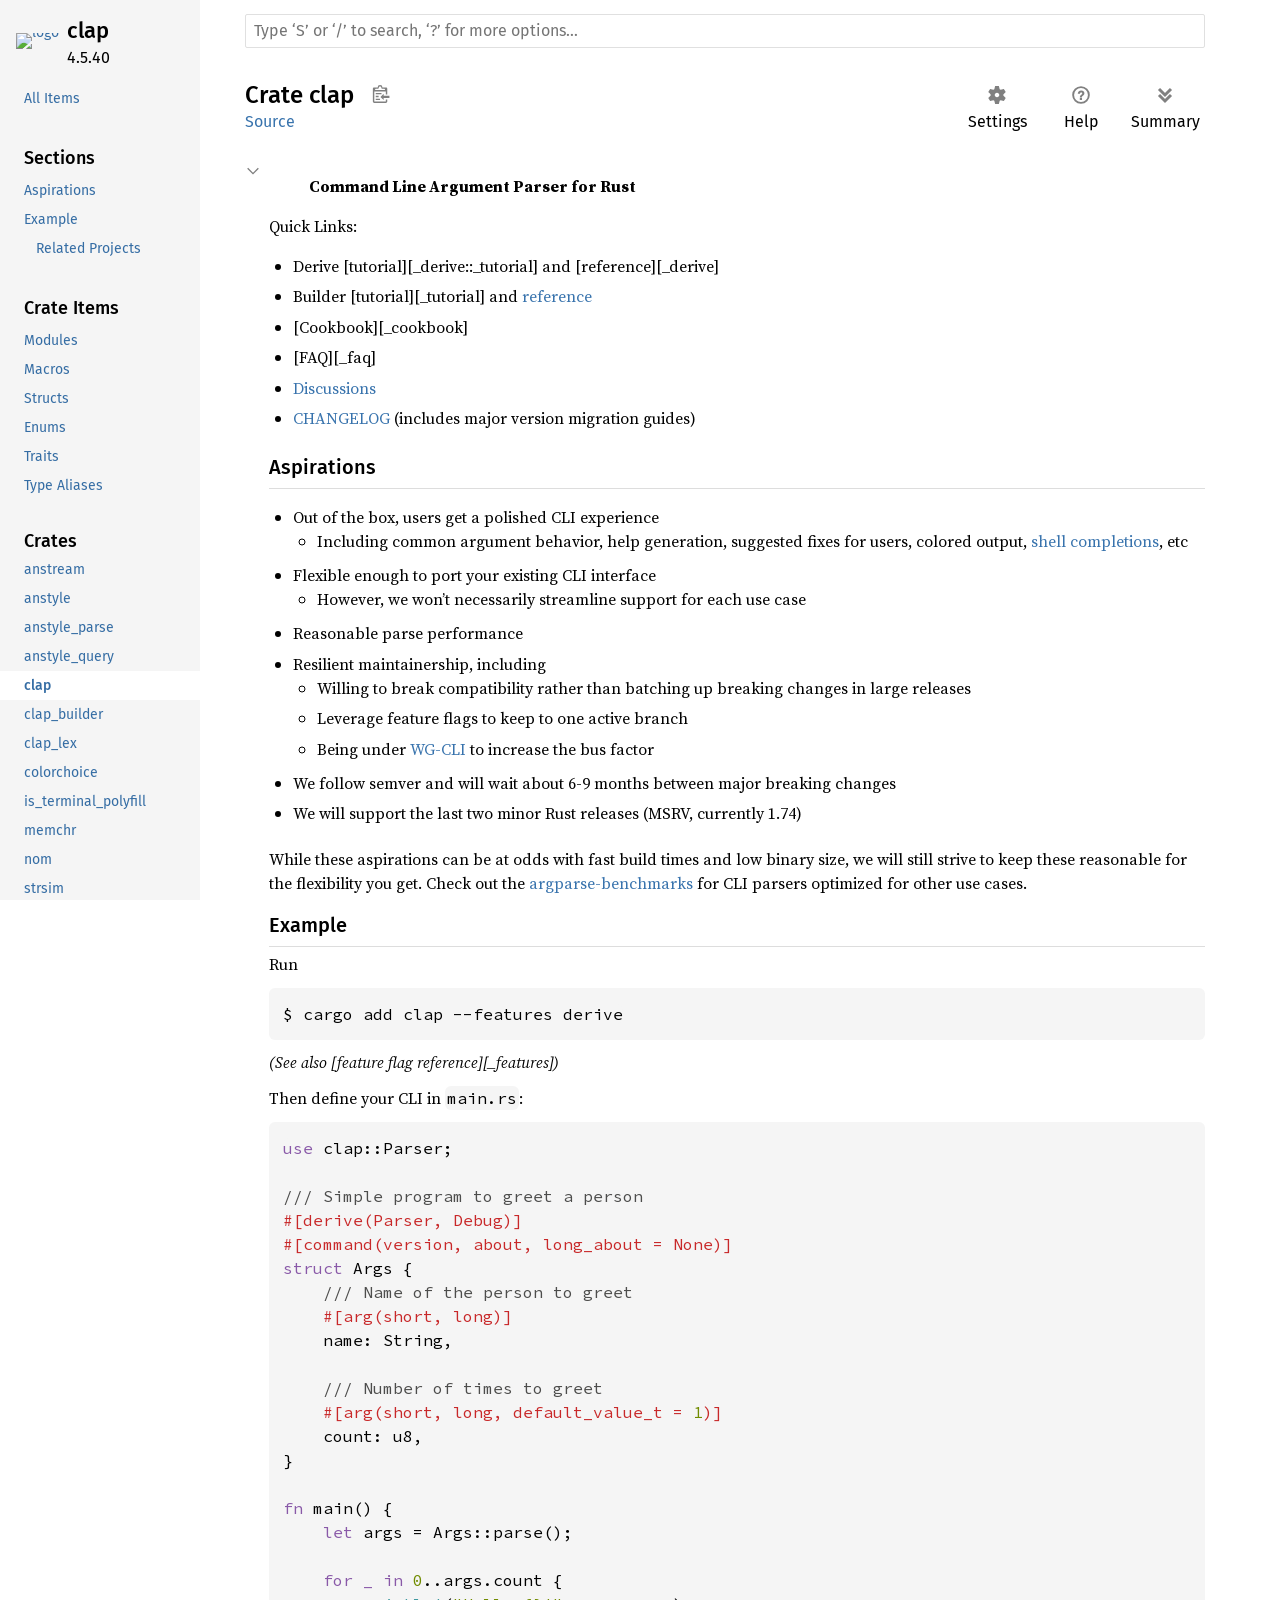
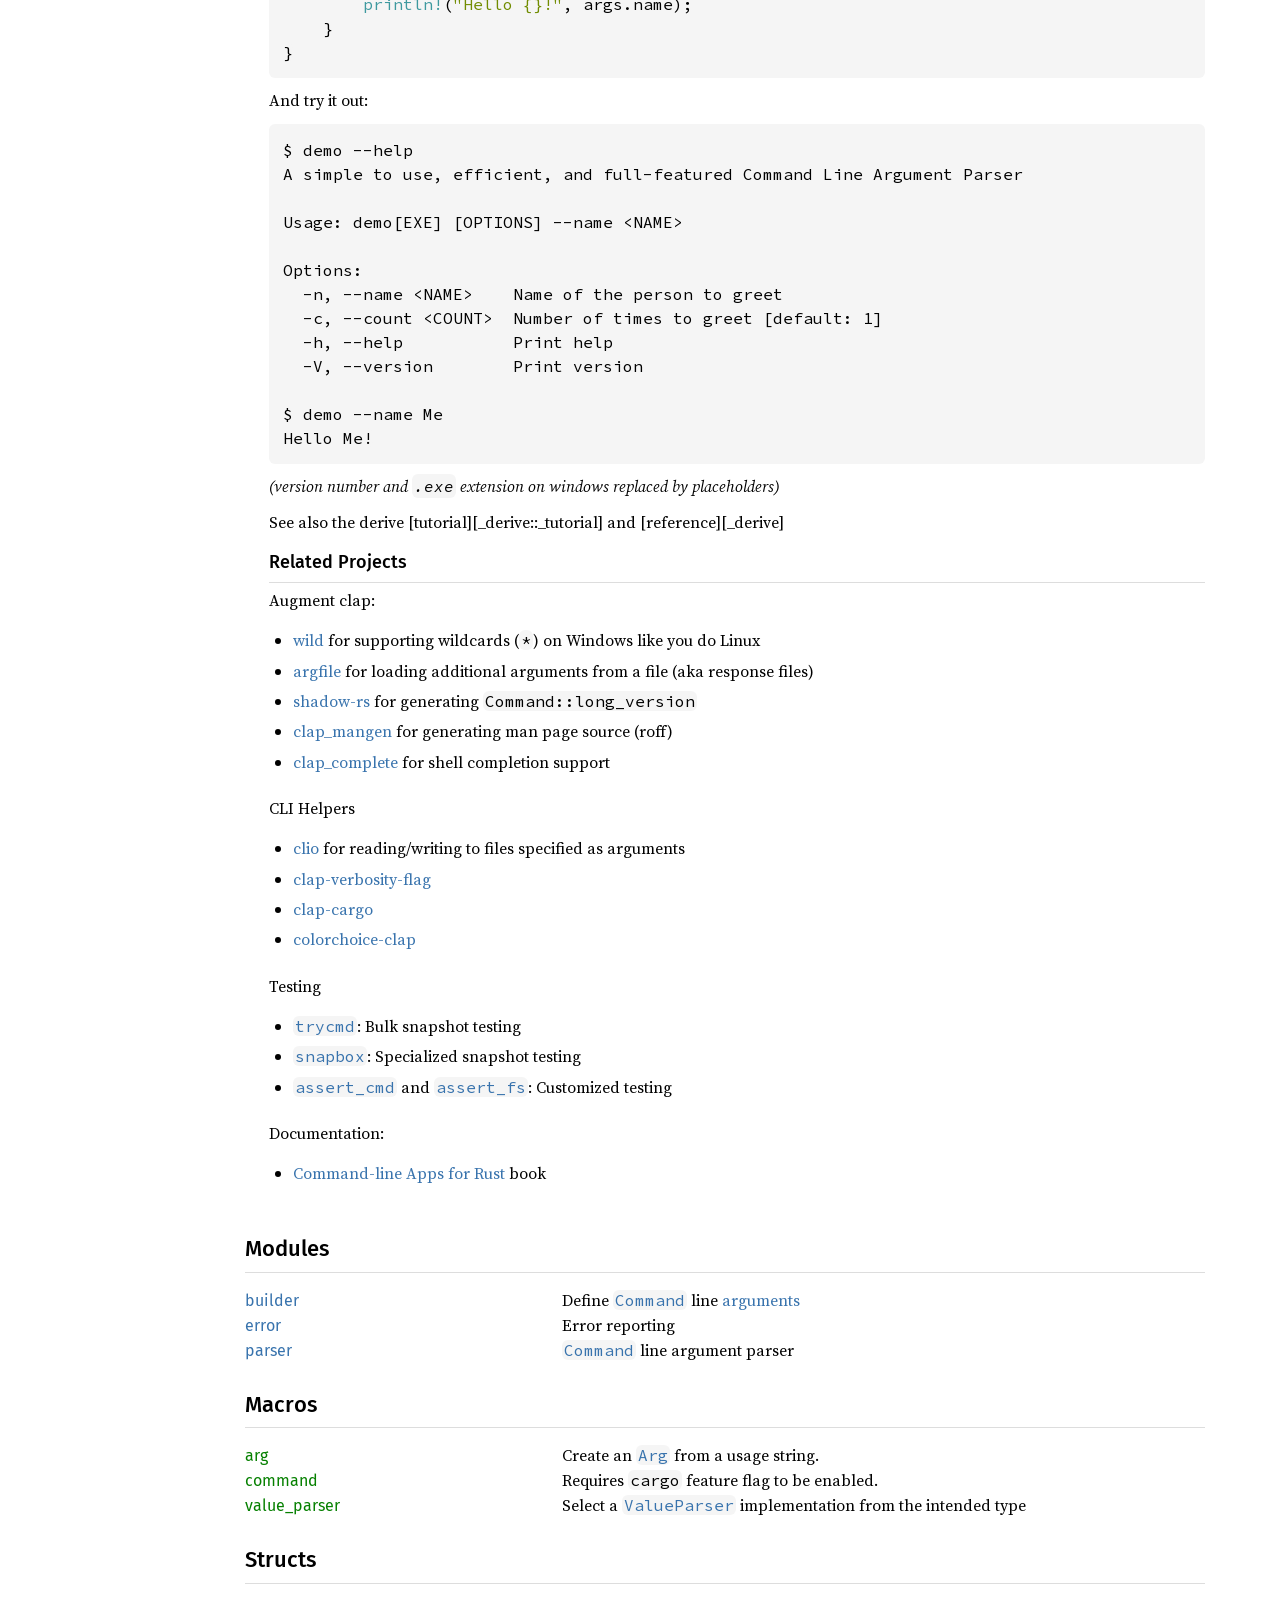
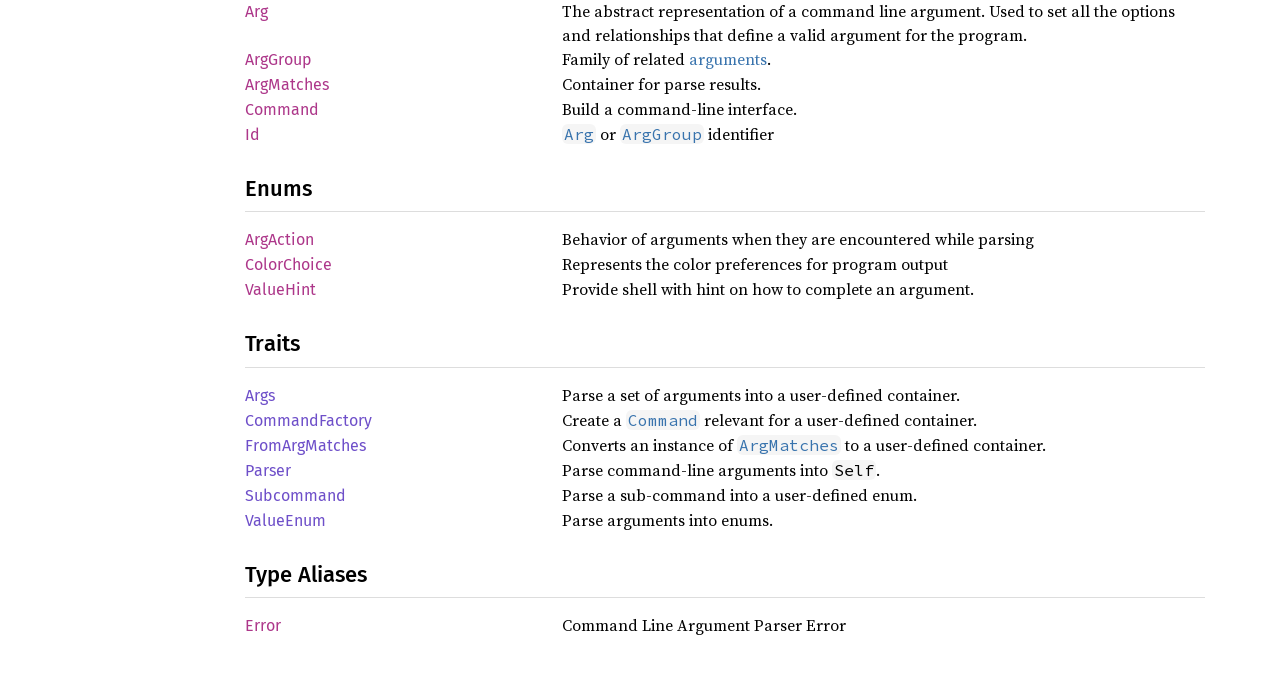
==== clap/index.html @ 67da3023 "deploy: 538b1491efdc5fa34c84c42d9b9c1fd4e2be3fe0" ====
<!DOCTYPE html><html lang="en"><head><meta charset="utf-8"><meta name="viewport" content="width=device-width, initial-scale=1.0"><meta name="generator" content="rustdoc"><meta name="description" content="Command Line Argument Parser for Rust"><title>clap - Rust</title><script>if(window.location.protocol!=="file:")document.head.insertAdjacentHTML("beforeend","SourceSerif4-Regular-6b053e98.ttf.woff2,FiraSans-Italic-81dc35de.woff2,FiraSans-Regular-0fe48ade.woff2,FiraSans-MediumItalic-ccf7e434.woff2,FiraSans-Medium-e1aa3f0a.woff2,SourceCodePro-Regular-8badfe75.ttf.woff2,SourceCodePro-Semibold-aa29a496.ttf.woff2".split(",").map(f=>`<link rel="preload" as="font" type="font/woff2" crossorigin href="../static.files/${f}">`).join(""))</script><link rel="stylesheet" href="../static.files/normalize-9960930a.css"><link rel="stylesheet" href="../static.files/rustdoc-1a91846b.css"><meta name="rustdoc-vars" data-root-path="../" data-static-root-path="../static.files/" data-current-crate="clap" data-themes="" data-resource-suffix="" data-rustdoc-version="1.88.0 (6b00bc388 2025-06-23)" data-channel="1.88.0" data-search-js="search-f7877310.js" data-settings-js="settings-5514c975.js" ><script src="../static.files/storage-4e99c027.js"></script><script defer src="../crates.js"></script><script defer src="../static.files/main-7ef8a74a.js"></script><noscript><link rel="stylesheet" href="../static.files/noscript-893ab5e7.css"></noscript><link rel="alternate icon" type="image/png" href="../static.files/favicon-32x32-6580c154.png"><link rel="icon" type="image/svg+xml" href="../static.files/favicon-044be391.svg"></head><body class="rustdoc mod crate"><!--[if lte IE 11]><div class="warning">This old browser is unsupported and will most likely display funky things.</div><![endif]--><nav class="mobile-topbar"><button class="sidebar-menu-toggle" title="show sidebar"></button><a class="logo-container" href="../clap/index.html"><img src="https://raw.githubusercontent.com/clap-rs/clap/master/assets/clap.png" alt=""></a></nav><nav class="sidebar"><div class="sidebar-crate"><a class="logo-container" href="../clap/index.html"><img src="https://raw.githubusercontent.com/clap-rs/clap/master/assets/clap.png" alt="logo"></a><h2><a href="../clap/index.html">clap</a><span class="version">4.5.40</span></h2></div><div class="sidebar-elems"><ul class="block"><li><a id="all-types" href="all.html">All Items</a></li></ul><section id="rustdoc-toc"><h3><a href="#">Sections</a></h3><ul class="block top-toc"><li><a href="#aspirations" title="Aspirations">Aspirations</a></li><li><a href="#example" title="Example">Example</a><ul><li><a href="#related-projects" title="Related Projects">Related Projects</a></li></ul></li></ul><h3><a href="#modules">Crate Items</a></h3><ul class="block"><li><a href="#modules" title="Modules">Modules</a></li><li><a href="#macros" title="Macros">Macros</a></li><li><a href="#structs" title="Structs">Structs</a></li><li><a href="#enums" title="Enums">Enums</a></li><li><a href="#traits" title="Traits">Traits</a></li><li><a href="#types" title="Type Aliases">Type Aliases</a></li></ul></section><div id="rustdoc-modnav"></div></div></nav><div class="sidebar-resizer"></div><main><div class="width-limiter"><rustdoc-search></rustdoc-search><section id="main-content" class="content"><div class="main-heading"><h1>Crate <span>clap</span><button id="copy-path" title="Copy item path to clipboard">Copy item path</button></h1><rustdoc-toolbar></rustdoc-toolbar><span class="sub-heading"><a class="src" href="../src/clap/lib.rs.html#6-106">Source</a> </span></div><details class="toggle top-doc" open><summary class="hideme"><span>Expand description</span></summary><div class="docblock"><blockquote>
<p><strong>Command Line Argument Parser for Rust</strong></p>
</blockquote>
<p>Quick Links:</p>
<ul>
<li>Derive [tutorial][_derive::_tutorial] and [reference][_derive]</li>
<li>Builder [tutorial][_tutorial] and <a href="struct.Command.html" title="struct clap::Command">reference</a></li>
<li>[Cookbook][_cookbook]</li>
<li>[FAQ][_faq]</li>
<li><a href="https://github.com/clap-rs/clap/discussions">Discussions</a></li>
<li><a href="https://github.com/clap-rs/clap/blob/v4.5.40/CHANGELOG.md">CHANGELOG</a> (includes major version migration
guides)</li>
</ul>
<h3 id="aspirations"><a class="doc-anchor" href="#aspirations">§</a>Aspirations</h3>
<ul>
<li>Out of the box, users get a polished CLI experience
<ul>
<li>Including common argument behavior, help generation, suggested fixes for users, colored output, <a href="https://github.com/clap-rs/clap/tree/master/clap_complete">shell completions</a>, etc</li>
</ul>
</li>
<li>Flexible enough to port your existing CLI interface
<ul>
<li>However, we won’t necessarily streamline support for each use case</li>
</ul>
</li>
<li>Reasonable parse performance</li>
<li>Resilient maintainership, including
<ul>
<li>Willing to break compatibility rather than batching up breaking changes in large releases</li>
<li>Leverage feature flags to keep to one active branch</li>
<li>Being under <a href="https://github.com/rust-cli/team/">WG-CLI</a> to increase the bus factor</li>
</ul>
</li>
<li>We follow semver and will wait about 6-9 months between major breaking changes</li>
<li>We will support the last two minor Rust releases (MSRV, currently 1.74)</li>
</ul>
<p>While these aspirations can be at odds with fast build times and low binary
size, we will still strive to keep these reasonable for the flexibility you
get.  Check out the
<a href="https://github.com/rust-cli/argparse-benchmarks-rs">argparse-benchmarks</a> for
CLI parsers optimized for other use cases.</p>
<h3 id="example"><a class="doc-anchor" href="#example">§</a>Example</h3>
<p>Run</p>
<div class="example-wrap"><pre class="language-console"><code>$ cargo add clap --features derive</code></pre></div>
<p><em>(See also [feature flag reference][_features])</em></p>
<p>Then define your CLI in <code>main.rs</code>:</p>

<div class="example-wrap"><pre class="rust rust-example-rendered"><code><span class="kw">use </span>clap::Parser;

<span class="doccomment">/// Simple program to greet a person
</span><span class="attr">#[derive(Parser, Debug)]
#[command(version, about, long_about = <span class="prelude-val">None</span>)]
</span><span class="kw">struct </span>Args {
    <span class="doccomment">/// Name of the person to greet
    </span><span class="attr">#[arg(short, long)]
    </span>name: String,

    <span class="doccomment">/// Number of times to greet
    </span><span class="attr">#[arg(short, long, default_value_t = <span class="number">1</span>)]
    </span>count: u8,
}

<span class="kw">fn </span>main() {
    <span class="kw">let </span>args = Args::parse();

    <span class="kw">for _ in </span><span class="number">0</span>..args.count {
        <span class="macro">println!</span>(<span class="string">"Hello {}!"</span>, args.name);
    }
}</code></pre></div>
<p>And try it out:</p>
<div class="example-wrap"><pre class="language-console"><code>$ demo --help
A simple to use, efficient, and full-featured Command Line Argument Parser

Usage: demo[EXE] [OPTIONS] --name &lt;NAME&gt;

Options:
  -n, --name &lt;NAME&gt;    Name of the person to greet
  -c, --count &lt;COUNT&gt;  Number of times to greet [default: 1]
  -h, --help           Print help
  -V, --version        Print version

$ demo --name Me
Hello Me!
</code></pre></div>
<p><em>(version number and <code>.exe</code> extension on windows replaced by placeholders)</em></p>
<p>See also the derive [tutorial][_derive::_tutorial] and [reference][_derive]</p>
<h4 id="related-projects"><a class="doc-anchor" href="#related-projects">§</a>Related Projects</h4>
<p>Augment clap:</p>
<ul>
<li><a href="https://crates.io/crates/wild">wild</a> for supporting wildcards (<code>*</code>) on Windows like you do Linux</li>
<li><a href="https://crates.io/crates/argfile">argfile</a> for loading additional arguments from a file (aka response files)</li>
<li><a href="https://crates.io/crates/shadow-rs">shadow-rs</a> for generating <code>Command::long_version</code></li>
<li><a href="https://crates.io/crates/clap_mangen">clap_mangen</a> for generating man page source (roff)</li>
<li><a href="https://crates.io/crates/clap_complete">clap_complete</a> for shell completion support</li>
</ul>
<p>CLI Helpers</p>
<ul>
<li><a href="https://crates.io/crates/clio">clio</a> for reading/writing to files specified as arguments</li>
<li><a href="https://crates.io/crates/clap-verbosity-flag">clap-verbosity-flag</a></li>
<li><a href="https://crates.io/crates/clap-cargo">clap-cargo</a></li>
<li><a href="https://crates.io/crates/colorchoice-clap">colorchoice-clap</a></li>
</ul>
<p>Testing</p>
<ul>
<li><a href="https://crates.io/crates/trycmd"><code>trycmd</code></a>:  Bulk snapshot testing</li>
<li><a href="https://crates.io/crates/snapbox"><code>snapbox</code></a>:  Specialized snapshot testing</li>
<li><a href="https://crates.io/crates/assert_cmd"><code>assert_cmd</code></a> and <a href="https://crates.io/crates/assert_fs"><code>assert_fs</code></a>: Customized testing</li>
</ul>
<p>Documentation:</p>
<ul>
<li><a href="https://rust-cli.github.io/book/index.html">Command-line Apps for Rust</a> book</li>
</ul>
</div></details><h2 id="modules" class="section-header">Modules<a href="#modules" class="anchor">§</a></h2><dl class="item-table"><dt><a class="mod" href="builder/index.html" title="mod clap::builder">builder</a></dt><dd>Define <a href="struct.Command.html" title="struct clap::Command"><code>Command</code></a> line <a href="struct.Arg.html" title="struct clap::Arg">arguments</a></dd><dt><a class="mod" href="error/index.html" title="mod clap::error">error</a></dt><dd>Error reporting</dd><dt><a class="mod" href="parser/index.html" title="mod clap::parser">parser</a></dt><dd><a href="struct.Command.html" title="struct clap::Command"><code>Command</code></a> line argument parser</dd></dl><h2 id="macros" class="section-header">Macros<a href="#macros" class="anchor">§</a></h2><dl class="item-table"><dt><a class="macro" href="macro.arg.html" title="macro clap::arg">arg</a></dt><dd>Create an <a href="struct.Arg.html" title="struct clap::Arg"><code>Arg</code></a> from a usage string.</dd><dt><a class="macro" href="macro.command.html" title="macro clap::command">command</a></dt><dd>Requires <code>cargo</code> feature flag to be enabled.</dd><dt><a class="macro" href="macro.value_parser.html" title="macro clap::value_parser">value_<wbr>parser</a></dt><dd>Select a <a href="builder/struct.ValueParser.html" title="struct clap::builder::ValueParser"><code>ValueParser</code></a> implementation from the intended type</dd></dl><h2 id="structs" class="section-header">Structs<a href="#structs" class="anchor">§</a></h2><dl class="item-table"><dt><a class="struct" href="struct.Arg.html" title="struct clap::Arg">Arg</a></dt><dd>The abstract representation of a command line argument. Used to set all the options and
relationships that define a valid argument for the program.</dd><dt><a class="struct" href="struct.ArgGroup.html" title="struct clap::ArgGroup">ArgGroup</a></dt><dd>Family of related <a href="struct.Arg.html" title="struct clap::Arg">arguments</a>.</dd><dt><a class="struct" href="struct.ArgMatches.html" title="struct clap::ArgMatches">ArgMatches</a></dt><dd>Container for parse results.</dd><dt><a class="struct" href="struct.Command.html" title="struct clap::Command">Command</a></dt><dd>Build a command-line interface.</dd><dt><a class="struct" href="struct.Id.html" title="struct clap::Id">Id</a></dt><dd><a href="struct.Arg.html" title="struct clap::Arg"><code>Arg</code></a> or <a href="struct.ArgGroup.html" title="struct clap::ArgGroup"><code>ArgGroup</code></a> identifier</dd></dl><h2 id="enums" class="section-header">Enums<a href="#enums" class="anchor">§</a></h2><dl class="item-table"><dt><a class="enum" href="enum.ArgAction.html" title="enum clap::ArgAction">ArgAction</a></dt><dd>Behavior of arguments when they are encountered while parsing</dd><dt><a class="enum" href="enum.ColorChoice.html" title="enum clap::ColorChoice">Color<wbr>Choice</a></dt><dd>Represents the color preferences for program output</dd><dt><a class="enum" href="enum.ValueHint.html" title="enum clap::ValueHint">Value<wbr>Hint</a></dt><dd>Provide shell with hint on how to complete an argument.</dd></dl><h2 id="traits" class="section-header">Traits<a href="#traits" class="anchor">§</a></h2><dl class="item-table"><dt><a class="trait" href="trait.Args.html" title="trait clap::Args">Args</a></dt><dd>Parse a set of arguments into a user-defined container.</dd><dt><a class="trait" href="trait.CommandFactory.html" title="trait clap::CommandFactory">Command<wbr>Factory</a></dt><dd>Create a <a href="struct.Command.html" title="struct clap::Command"><code>Command</code></a> relevant for a user-defined container.</dd><dt><a class="trait" href="trait.FromArgMatches.html" title="trait clap::FromArgMatches">From<wbr>ArgMatches</a></dt><dd>Converts an instance of <a href="struct.ArgMatches.html" title="struct clap::ArgMatches"><code>ArgMatches</code></a> to a user-defined container.</dd><dt><a class="trait" href="trait.Parser.html" title="trait clap::Parser">Parser</a></dt><dd>Parse command-line arguments into <code>Self</code>.</dd><dt><a class="trait" href="trait.Subcommand.html" title="trait clap::Subcommand">Subcommand</a></dt><dd>Parse a sub-command into a user-defined enum.</dd><dt><a class="trait" href="trait.ValueEnum.html" title="trait clap::ValueEnum">Value<wbr>Enum</a></dt><dd>Parse arguments into enums.</dd></dl><h2 id="types" class="section-header">Type Aliases<a href="#types" class="anchor">§</a></h2><dl class="item-table"><dt><a class="type" href="type.Error.html" title="type clap::Error">Error</a></dt><dd>Command Line Argument Parser Error</dd></dl></section></div></main></body></html>
---- static.files/rustdoc-1a91846b.css ----
:root{--nav-sub-mobile-padding:8px;--search-typename-width:6.75rem;--desktop-sidebar-width:200px;--src-sidebar-width:300px;--desktop-sidebar-z-index:100;--sidebar-elems-left-padding:24px;--clipboard-image:url('data:image/svg+xml,<svg width="19" height="18" viewBox="0 0 24 25" \
xmlns="http://www.w3.org/2000/svg" aria-label="Copy to clipboard">\
<path d="M18 20h2v3c0 1-1 2-2 2H2c-.998 0-2-1-2-2V5c0-.911.755-1.667 1.667-1.667h5A3.323 3.323 0 \
0110 0a3.323 3.323 0 013.333 3.333h5C19.245 3.333 20 4.09 20 5v8.333h-2V9H2v14h16v-3zM3 \
7h14c0-.911-.793-1.667-1.75-1.667H13.5c-.957 0-1.75-.755-1.75-1.666C11.75 2.755 10.957 2 10 \
2s-1.75.755-1.75 1.667c0 .911-.793 1.666-1.75 1.666H4.75C3.793 5.333 3 6.09 3 7z"/>\
<path d="M4 19h6v2H4zM12 11H4v2h8zM4 17h4v-2H4zM15 15v-3l-4.5 4.5L15 21v-3l8.027-.032L23 15z"/>\
</svg>');--copy-path-height:34px;--copy-path-width:33px;--checkmark-image:url('data:image/svg+xml,<svg viewBox="-1 -1 23 23" \
xmlns="http://www.w3.org/2000/svg" fill="black" height="18px">\
<g><path d="M9 19.414l-6.707-6.707 1.414-1.414L9 16.586 20.293 5.293l1.414 1.414"></path>\
</g></svg>');--button-left-margin:4px;--button-border-radius:2px;--toolbar-button-border-radius:6px;--code-block-border-radius:6px;--impl-items-indent:0.3em;--docblock-indent:24px;--font-family:"Source Serif 4",NanumBarunGothic,serif;--font-family-code:"Source Code Pro",monospace;--line-number-padding:4px;--line-number-right-margin:20px;--prev-arrow-image:url('data:image/svg+xml,<svg width="16" height="16" viewBox="0 0 16 16" \
	enable-background="new 0 0 16 16" xmlns="http://www.w3.org/2000/svg"><path fill="none" \
	d="M8,3l-4,5l4,5m-4,-5h10" stroke="black" stroke-width="2"/></svg>');--next-arrow-image:url('data:image/svg+xml,<svg width="16" height="16" viewBox="0 0 16 16" \
	enable-background="new 0 0 16 16" xmlns="http://www.w3.org/2000/svg"><path fill="none" \
	d="M8,3l4,5l-4,5m4,-5h-10" stroke="black" stroke-width="2"/></svg>');--expand-arrow-image:url('data:image/svg+xml,<svg width="16" height="16" viewBox="0 0 16 16" \
	enable-background="new 0 0 16 16" xmlns="http://www.w3.org/2000/svg"><path fill="none" \
	d="M3,10l4,4l4,-4m-4,4M3,7l4,-4l4,4" stroke="black" stroke-width="2"/></svg>');--collapse-arrow-image:url('data:image/svg+xml,<svg width="16" height="16" viewBox="0 0 16 16" \
	enable-background="new 0 0 16 16" xmlns="http://www.w3.org/2000/svg"><path fill="none" \
	d="M3,8l4,4l4,-4m-4,4M3,4l4,4l4,-4" stroke="black" stroke-width="2"/></svg>');--hamburger-image:url('data:image/svg+xml,<svg xmlns="http://www.w3.org/2000/svg" \
		viewBox="0 0 22 22" fill="none" stroke="black">\
		<path d="M3,5h16M3,11h16M3,17h16" stroke-width="2.75"/></svg>');}:root.sans-serif{--font-family:"Fira Sans",sans-serif;--font-family-code:"Fira Mono",monospace;}@font-face {font-family:'Fira Sans';font-style:normal;font-weight:400;src:local('Fira Sans'),url("FiraSans-Regular-0fe48ade.woff2") format("woff2");font-display:swap;}@font-face {font-family:'Fira Sans';font-style:italic;font-weight:400;src:local('Fira Sans Italic'),url("FiraSans-Italic-81dc35de.woff2") format("woff2");font-display:swap;}@font-face {font-family:'Fira Sans';font-style:normal;font-weight:500;src:local('Fira Sans Medium'),url("FiraSans-Medium-e1aa3f0a.woff2") format("woff2");font-display:swap;}@font-face {font-family:'Fira Sans';font-style:italic;font-weight:500;src:local('Fira Sans Medium Italic'),url("FiraSans-MediumItalic-ccf7e434.woff2") format("woff2");font-display:swap;}@font-face {font-family:'Fira Mono';font-style:normal;font-weight:400;src:local('Fira Mono'),url("FiraMono-Regular-87c26294.woff2") format("woff2");font-display:swap;}@font-face {font-family:'Fira Mono';font-style:normal;font-weight:500;src:local('Fira Mono Medium'),url("FiraMono-Medium-86f75c8c.woff2") format("woff2");font-display:swap;}@font-face {font-family:'Source Serif 4';font-style:normal;font-weight:400;src:local('Source Serif 4'),url("SourceSerif4-Regular-6b053e98.ttf.woff2") format("woff2");font-display:swap;}@font-face {font-family:'Source Serif 4';font-style:italic;font-weight:400;src:local('Source Serif 4 Italic'),url("SourceSerif4-It-ca3b17ed.ttf.woff2") format("woff2");font-display:swap;}@font-face {font-family:'Source Serif 4';font-style:normal;font-weight:500;src:local('Source Serif 4 Semibold'),url("SourceSerif4-Semibold-457a13ac.ttf.woff2") format("woff2");font-display:swap;}@font-face {font-family:'Source Serif 4';font-style:normal;font-weight:700;src:local('Source Serif 4 Bold'),url("SourceSerif4-Bold-6d4fd4c0.ttf.woff2") format("woff2");font-display:swap;}@font-face {font-family:'Source Code Pro';font-style:normal;font-weight:400;src:url("SourceCodePro-Regular-8badfe75.ttf.woff2") format("woff2");font-display:swap;}@font-face {font-family:'Source Code Pro';font-style:italic;font-weight:400;src:url("SourceCodePro-It-fc8b9304.ttf.woff2") format("woff2");font-display:swap;}@font-face {font-family:'Source Code Pro';font-style:normal;font-weight:600;src:url("SourceCodePro-Semibold-aa29a496.ttf.woff2") format("woff2");font-display:swap;}@font-face {font-family:'NanumBarunGothic';src:url("NanumBarunGothic-13b3dcba.ttf.woff2") format("woff2");font-display:swap;unicode-range:U+AC00-D7AF,U+1100-11FF,U+3130-318F,U+A960-A97F,U+D7B0-D7FF;}*{box-sizing:border-box;}body{font:1rem/1.5 var(--font-family);margin:0;position:relative;overflow-wrap:break-word;overflow-wrap:anywhere;font-feature-settings:"kern","liga";background-color:var(--main-background-color);color:var(--main-color);}h1{font-size:1.5rem;}h2{font-size:1.375rem;}h3{font-size:1.25rem;}h1,h2,h3,h4,h5,h6{font-weight:500;}h1,h2,h3,h4{margin:25px 0 15px 0;padding-bottom:6px;}.docblock h3,.docblock h4,h5,h6{margin:15px 0 5px 0;}.docblock>h2:first-child,.docblock>h3:first-child,.docblock>h4:first-child,.docblock>h5:first-child,.docblock>h6:first-child{margin-top:0;}.main-heading h1{margin:0;padding:0;grid-area:main-heading-h1;overflow-wrap:break-word;overflow-wrap:anywhere;}.main-heading{position:relative;display:grid;grid-template-areas:"main-heading-breadcrumbs main-heading-breadcrumbs" "main-heading-h1 main-heading-toolbar" "main-heading-sub-heading main-heading-toolbar";grid-template-columns:minmax(105px,1fr) minmax(0,max-content);grid-template-rows:minmax(25px,min-content) min-content min-content;padding-bottom:6px;margin-bottom:15px;}.rustdoc-breadcrumbs{grid-area:main-heading-breadcrumbs;line-height:1.25;padding-top:5px;position:relative;z-index:1;}.rustdoc-breadcrumbs a{padding:5px 0 7px;}.content h2,.top-doc .docblock>h3,.top-doc .docblock>h4{border-bottom:1px solid var(--headings-border-bottom-color);}h1,h2{line-height:1.25;padding-top:3px;padding-bottom:9px;}h3.code-header{font-size:1.125rem;}h4.code-header{font-size:1rem;}.code-header{font-weight:600;margin:0;padding:0;white-space:pre-wrap;}.structfield,.sub-variant-field{margin:0.6em 0;}#crate-search,h1,h2,h3,h4,h5,h6,.sidebar,.mobile-topbar,.search-input,.search-results .result-name,.item-table dt>a,.out-of-band,.sub-heading,span.since,a.src,rustdoc-toolbar,summary.hideme,.scraped-example-list,.rustdoc-breadcrumbs,ul.all-items{font-family:"Fira Sans",Arial,NanumBarunGothic,sans-serif;}#toggle-all-docs,a.anchor,.section-header a,#src-sidebar a,.rust a,.sidebar h2 a,.sidebar h3 a,.mobile-topbar h2 a,h1 a,.search-results a,.search-results li,.stab,.result-name i{color:var(--main-color);}span.enum,a.enum,span.struct,a.struct,span.union,a.union,span.primitive,a.primitive,span.type,a.type,span.foreigntype,a.foreigntype{color:var(--type-link-color);}span.trait,a.trait,span.traitalias,a.traitalias{color:var(--trait-link-color);}span.associatedtype,a.associatedtype,span.constant,a.constant,span.static,a.static{color:var(--assoc-item-link-color);}span.fn,a.fn,span.method,a.method,span.tymethod,a.tymethod{color:var(--function-link-color);}span.attr,a.attr,span.derive,a.derive,span.macro,a.macro{color:var(--macro-link-color);}span.mod,a.mod{color:var(--mod-link-color);}span.keyword,a.keyword{color:var(--keyword-link-color);}a{color:var(--link-color);text-decoration:none;}ol,ul{padding-left:24px;}ul ul,ol ul,ul ol,ol ol{margin-bottom:.625em;}p,.docblock>.warning{margin:0 0 .75em 0;}p:last-child,.docblock>.warning:last-child{margin:0;}button{padding:1px 6px;cursor:pointer;}button#toggle-all-docs{padding:0;background:none;border:none;-webkit-appearance:none;opacity:1;}.rustdoc{display:flex;flex-direction:row;flex-wrap:nowrap;}main{position:relative;flex-grow:1;padding:10px 15px 40px 45px;min-width:0;}.src main{padding:15px;}.width-limiter{max-width:960px;margin-right:auto;}details:not(.toggle) summary{margin-bottom:.6em;}code,pre,.code-header,.type-signature{font-family:var(--font-family-code);}.docblock code,.item-table dd code{border-radius:3px;padding:0 0.125em;}.docblock pre code,.item-table dd pre code{padding:0;}pre{padding:14px;line-height:1.5;}pre.item-decl{overflow-x:auto;}.item-decl .type-contents-toggle{contain:initial;}.src .content pre{padding:20px;padding-left:16px;}img{max-width:100%;}.logo-container{line-height:0;display:block;}.rust-logo{filter:var(--rust-logo-filter);}.sidebar{font-size:0.875rem;flex:0 0 var(--desktop-sidebar-width);width:var(--desktop-sidebar-width);overflow-y:scroll;overscroll-behavior:contain;position:sticky;height:100vh;top:0;left:0;z-index:var(--desktop-sidebar-z-index);}.rustdoc.src .sidebar{flex-basis:50px;width:50px;border-right:1px solid;overflow-x:hidden;overflow-y:hidden;}.hide-sidebar .sidebar,.hide-sidebar .sidebar-resizer{display:none;}.sidebar-resizer{touch-action:none;width:9px;cursor:col-resize;z-index:calc(var(--desktop-sidebar-z-index) + 1);position:fixed;height:100%;left:calc(var(--desktop-sidebar-width) + 1px);}.rustdoc.src .sidebar-resizer{left:49px;}.src-sidebar-expanded .src .sidebar-resizer{left:var(--src-sidebar-width);}.sidebar-resizing{-moz-user-select:none;-webkit-user-select:none;-ms-user-select:none;user-select:none;}.sidebar-resizing *{cursor:col-resize !important;}.sidebar-resizing .sidebar{position:fixed;}.sidebar-resizing>body{padding-left:var(--resizing-sidebar-width);}.sidebar-resizer:hover,.sidebar-resizer:active,.sidebar-resizer:focus,.sidebar-resizer.active{width:10px;margin:0;left:var(--desktop-sidebar-width);border-left:solid 1px var(--sidebar-resizer-hover);}.src-sidebar-expanded .rustdoc.src .sidebar-resizer:hover,.src-sidebar-expanded .rustdoc.src .sidebar-resizer:active,.src-sidebar-expanded .rustdoc.src .sidebar-resizer:focus,.src-sidebar-expanded .rustdoc.src .sidebar-resizer.active{left:calc(var(--src-sidebar-width) - 1px);}@media (pointer:coarse){.sidebar-resizer{display:none !important;}}.sidebar-resizer.active{padding:0 140px;width:2px;margin-left:-140px;border-left:none;}.sidebar-resizer.active::before{border-left:solid 2px var(--sidebar-resizer-active);display:block;height:100%;content:"";}.sidebar,.mobile-topbar,.sidebar-menu-toggle,#src-sidebar{background-color:var(--sidebar-background-color);}.src .sidebar>*{visibility:hidden;}.src-sidebar-expanded .src .sidebar{overflow-y:auto;flex-basis:var(--src-sidebar-width);width:var(--src-sidebar-width);}.src-sidebar-expanded .src .sidebar>*{visibility:visible;}#all-types{margin-top:1em;}*{scrollbar-width:initial;scrollbar-color:var(--scrollbar-color);}.sidebar{scrollbar-width:thin;scrollbar-color:var(--scrollbar-color);}::-webkit-scrollbar{width:12px;}.sidebar::-webkit-scrollbar{width:8px;}::-webkit-scrollbar-track{-webkit-box-shadow:inset 0;background-color:var(--scrollbar-track-background-color);}.sidebar::-webkit-scrollbar-track{background-color:var(--scrollbar-track-background-color);}::-webkit-scrollbar-thumb,.sidebar::-webkit-scrollbar-thumb{background-color:var(--scrollbar-thumb-background-color);}.hidden{display:none !important;}.logo-container>img{height:48px;width:48px;}ul.block,.block li,.block ul{padding:0;margin:0;list-style:none;}.block ul a{padding-left:1rem;}.sidebar-elems a,.sidebar>h2 a{display:block;padding:0.25rem;margin-right:0.25rem;border-left:solid var(--sidebar-elems-left-padding) transparent;margin-left:calc(-0.25rem - var(--sidebar-elems-left-padding));background-clip:border-box;}.hide-toc #rustdoc-toc,.hide-toc .in-crate{display:none;}.hide-modnav #rustdoc-modnav{display:none;}.sidebar h2{text-wrap:balance;overflow-wrap:anywhere;padding:0;margin:0.7rem 0;}.sidebar h3{text-wrap:balance;overflow-wrap:anywhere;font-size:1.125rem;padding:0;margin:0;}.sidebar-elems,.sidebar>.version,.sidebar>h2{padding-left:var(--sidebar-elems-left-padding);}.sidebar a{color:var(--sidebar-link-color);}.sidebar .current,.sidebar .current a,.sidebar-crate a.logo-container:hover+h2 a,.sidebar a:hover:not(.logo-container){background-color:var(--sidebar-current-link-background-color);}.sidebar-elems .block{margin-bottom:2em;}.sidebar-elems .block li a{white-space:nowrap;text-overflow:ellipsis;overflow:hidden;}.sidebar-crate{display:flex;align-items:center;justify-content:center;margin:14px 32px 1rem;row-gap:10px;column-gap:32px;flex-wrap:wrap;}.sidebar-crate h2{flex-grow:1;margin:0 -8px;align-self:start;}.sidebar-crate .logo-container{margin:0 calc(-16px - var(--sidebar-elems-left-padding));padding:0 var(--sidebar-elems-left-padding);text-align:center;}.sidebar-crate .logo-container img{margin-top:-16px;border-top:solid 16px transparent;box-sizing:content-box;position:relative;background-clip:border-box;z-index:1;}.sidebar-crate h2 a{display:block;border-left:solid var(--sidebar-elems-left-padding) transparent;background-clip:border-box;margin:0 calc(-24px + 0.25rem) 0 calc(-0.2rem - var(--sidebar-elems-left-padding));padding:calc((16px - 0.57rem ) / 2 ) 0.25rem;padding-left:0.2rem;}.sidebar-crate h2 .version{display:block;font-weight:normal;font-size:1rem;overflow-wrap:break-word;}.sidebar-crate+.version{margin-top:-1rem;margin-bottom:1rem;}.mobile-topbar{display:none;}.rustdoc .example-wrap{display:flex;position:relative;margin-bottom:10px;}.rustdoc .example-wrap>pre,.rustdoc .scraped-example .src-line-numbers,.rustdoc .scraped-example .src-line-numbers>pre{border-radius:6px;}.rustdoc .scraped-example{position:relative;}.rustdoc .example-wrap:last-child{margin-bottom:0px;}.rustdoc .example-wrap pre{margin:0;flex-grow:1;}.scraped-example:not(.expanded) .example-wrap{max-height:calc(1.5em * 5 + 10px);}.more-scraped-examples .scraped-example:not(.expanded) .example-wrap{max-height:calc(1.5em * 10 + 10px);}.rustdoc:not(.src) .scraped-example:not(.expanded) .src-line-numbers,.rustdoc:not(.src) .scraped-example:not(.expanded) .src-line-numbers>pre,.rustdoc:not(.src) .scraped-example:not(.expanded) pre.rust{padding-bottom:0;overflow:auto hidden;}.rustdoc:not(.src) .scraped-example .src-line-numbers{padding-top:0;}.rustdoc:not(.src) .scraped-example.expanded .src-line-numbers{padding-bottom:0;}.rustdoc:not(.src) .example-wrap pre{overflow:auto;}.example-wrap.digits-1:not(.hide-lines) [data-nosnippet]{width:calc(1ch + var(--line-number-padding) * 2);}.example-wrap.digits-2:not(.hide-lines) [data-nosnippet]{width:calc(2ch + var(--line-number-padding) * 2);}.example-wrap.digits-3:not(.hide-lines) [data-nosnippet]{width:calc(3ch + var(--line-number-padding) * 2);}.example-wrap.digits-4:not(.hide-lines) [data-nosnippet]{width:calc(4ch + var(--line-number-padding) * 2);}.example-wrap.digits-5:not(.hide-lines) [data-nosnippet]{width:calc(5ch + var(--line-number-padding) * 2);}.example-wrap.digits-6:not(.hide-lines) [data-nosnippet]{width:calc(6ch + var(--line-number-padding) * 2);}.example-wrap.digits-7:not(.hide-lines) [data-nosnippet]{width:calc(7ch + var(--line-number-padding) * 2);}.example-wrap.digits-8:not(.hide-lines) [data-nosnippet]{width:calc(8ch + var(--line-number-padding) * 2);}.example-wrap.digits-9:not(.hide-lines) [data-nosnippet]{width:calc(9ch + var(--line-number-padding) * 2);}.example-wrap [data-nosnippet]{color:var(--src-line-numbers-span-color);text-align:right;display:inline-block;margin-right:var(--line-number-right-margin);-moz-user-select:none;-webkit-user-select:none;-ms-user-select:none;user-select:none;padding:0 var(--line-number-padding);}.example-wrap [data-nosnippet]:target{border-right:none;}.example-wrap .line-highlighted[data-nosnippet]{background-color:var(--src-line-number-highlighted-background-color);}:root.word-wrap-source-code .example-wrap [data-nosnippet]{position:absolute;left:0;}.word-wrap-source-code .example-wrap pre>code{position:relative;word-break:break-all;}:root.word-wrap-source-code .example-wrap pre>code{display:block;white-space:pre-wrap;}:root.word-wrap-source-code .example-wrap pre>code *{word-break:break-all;}:root.word-wrap-source-code .example-wrap.digits-1 pre>code{padding-left:calc(1ch + var(--line-number-padding) * 2 + var(--line-number-right-margin));}:root.word-wrap-source-code .example-wrap.digits-2 pre>code{padding-left:calc(2ch + var(--line-number-padding) * 2 + var(--line-number-right-margin));}:root.word-wrap-source-code .example-wrap.digits-3 pre>code{padding-left:calc(3ch + var(--line-number-padding) * 2 + var(--line-number-right-margin));}:root.word-wrap-source-code .example-wrap.digits-4 pre>code{padding-left:calc(4ch + var(--line-number-padding) * 2 + var(--line-number-right-margin));}:root.word-wrap-source-code .example-wrap.digits-5 pre>code{padding-left:calc(5ch + var(--line-number-padding) * 2 + var(--line-number-right-margin));}:root.word-wrap-source-code .example-wrap.digits-6 pre>code{padding-left:calc(6ch + var(--line-number-padding) * 2 + var(--line-number-right-margin));}:root.word-wrap-source-code .example-wrap.digits-7 pre>code{padding-left:calc(7ch + var(--line-number-padding) * 2 + var(--line-number-right-margin));}:root.word-wrap-source-code .example-wrap.digits-8 pre>code{padding-left:calc(8ch + var(--line-number-padding) * 2 + var(--line-number-right-margin));}:root.word-wrap-source-code .example-wrap.digits-9 pre>code{padding-left:calc(9ch + var(--line-number-padding) * 2 + var(--line-number-right-margin));}.example-wrap.hide-lines [data-nosnippet]{display:none;}.search-loading{text-align:center;}.item-table dd{overflow-wrap:break-word;overflow-wrap:anywhere;}.docblock :not(pre)>code,.item-table dd code{white-space:pre-wrap;}.top-doc .docblock h2{font-size:1.375rem;}.top-doc .docblock h3{font-size:1.25rem;}.top-doc .docblock h4,.top-doc .docblock h5{font-size:1.125rem;}.top-doc .docblock h6{font-size:1rem;}.docblock h5{font-size:1rem;}.docblock h6{font-size:0.875rem;}.docblock{margin-left:var(--docblock-indent);position:relative;}.docblock>:not(.more-examples-toggle):not(.example-wrap){max-width:100%;overflow-x:auto;}.sub-heading{font-size:1rem;flex-grow:0;grid-area:main-heading-sub-heading;line-height:1.25;padding-bottom:4px;}.main-heading rustdoc-toolbar,.main-heading .out-of-band{grid-area:main-heading-toolbar;}rustdoc-toolbar{display:flex;flex-direction:row;flex-wrap:nowrap;min-height:60px;}.docblock code,.item-table dd code,pre,.rustdoc.src .example-wrap,.example-wrap .src-line-numbers{background-color:var(--code-block-background-color);border-radius:var(--code-block-border-radius);text-decoration:inherit;}#main-content{position:relative;}.docblock table{margin:.5em 0;border-collapse:collapse;}.docblock table td,.docblock table th{padding:.5em;border:1px solid var(--border-color);}.docblock table tbody tr:nth-child(2n){background:var(--table-alt-row-background-color);}.docblock .stab,.item-table dd .stab,.docblock p code{display:inline-block;}.docblock li{margin-bottom:.4em;}.docblock li p:not(:last-child){margin-bottom:.3em;}div.where{white-space:pre-wrap;font-size:0.875rem;}.item-info{display:block;margin-left:var(--docblock-indent);}.impl-items>.item-info{margin-left:calc(var(--docblock-indent) + var(--impl-items-indent));}.item-info code{font-size:0.875rem;}#main-content>.item-info{margin-left:0;}nav.sub{flex-grow:1;flex-flow:row nowrap;margin:4px 0 0 0;display:flex;align-items:center;}.search-form{position:relative;display:flex;height:34px;flex-grow:1;margin-bottom:4px;}.src nav.sub{margin:0 0 -10px 0;}.section-header{display:block;position:relative;}.section-header:hover>.anchor,.impl:hover>.anchor,.trait-impl:hover>.anchor,.variant:hover>.anchor{display:initial;}.anchor{display:none;position:absolute;left:-0.5em;background:none !important;}.anchor.field{left:-5px;}.section-header>.anchor{left:-15px;padding-right:8px;}h2.section-header>.anchor{padding-right:6px;}a.doc-anchor{color:var(--main-color);display:none;position:absolute;left:-17px;padding-right:10px;padding-left:3px;}*:hover>.doc-anchor{display:block;}.top-doc>.docblock>*:first-child>.doc-anchor{display:none !important;}.main-heading a:hover,.example-wrap .rust a:hover:not([data-nosnippet]),.all-items a:hover,.docblock a:not(.scrape-help):not(.tooltip):hover:not(.doc-anchor),.item-table dd a:not(.scrape-help):not(.tooltip):hover,.item-info a{text-decoration:underline;}.crate.block li.current a{font-weight:500;}table,.item-table{overflow-wrap:break-word;}.item-table{padding:0;margin:0;width:100%;}.item-table>dt{padding-right:1.25rem;}.item-table>dd{margin-inline-start:0;margin-left:0;}.search-results-title{margin-top:0;white-space:nowrap;display:flex;align-items:baseline;}.search-results-title+.sub-heading{color:var(--main-color);display:flex;align-items:baseline;white-space:nowrap;}#crate-search-div{position:relative;min-width:0;}#crate-search{padding:0 23px 0 4px;max-width:100%;text-overflow:ellipsis;border:1px solid var(--border-color);border-radius:4px;outline:none;cursor:pointer;-moz-appearance:none;-webkit-appearance:none;text-indent:0.01px;background-color:var(--main-background-color);color:inherit;line-height:1.5;font-weight:500;}#crate-search:hover,#crate-search:focus{border-color:var(--crate-search-hover-border);}#crate-search-div::after{pointer-events:none;width:100%;height:100%;position:absolute;top:0;left:0;content:"";background-repeat:no-repeat;background-size:20px;background-position:calc(100% - 2px) 56%;background-image:url('data:image/svg+xml,<svg xmlns="http://www.w3.org/2000/svg" \
	width="128" height="128" viewBox="-30 -20 176 176"><path d="M111,40.5L64,87.499L17,40.5" \
	fill="none" stroke="black" strike-linecap="square" stroke-miterlimit="10" stroke-width="12"/> \
	</svg>');filter:var(--crate-search-div-filter);}#crate-search-div:hover::after,#crate-search-div:focus-within::after{filter:var(--crate-search-div-hover-filter);}#crate-search>option{font-size:1rem;}.search-input{-webkit-appearance:none;outline:none;border:1px solid var(--border-color);border-radius:2px;padding:8px;font-size:1rem;flex-grow:1;background-color:var(--button-background-color);color:var(--search-color);}.search-input:focus{border-color:var(--search-input-focused-border-color);}.search-results{display:none;}.search-results.active{display:block;margin:0;padding:0;}.search-results>a{display:grid;grid-template-areas:"search-result-name search-result-desc" "search-result-type-signature search-result-type-signature";grid-template-columns:.6fr .4fr;margin-left:2px;margin-right:2px;border-bottom:1px solid var(--search-result-border-color);column-gap:1em;}.search-results>a>div.desc{white-space:nowrap;text-overflow:ellipsis;overflow:hidden;grid-area:search-result-desc;}.search-results a:hover,.search-results a:focus{background-color:var(--search-result-link-focus-background-color);}.search-results .result-name{display:flex;align-items:center;justify-content:start;grid-area:search-result-name;}.search-results .result-name .alias{color:var(--search-results-alias-color);}.search-results .result-name .grey{color:var(--search-results-grey-color);}.search-results .result-name .typename{color:var(--search-results-grey-color);font-size:0.875rem;width:var(--search-typename-width);}.search-results .result-name .path{word-break:break-all;max-width:calc(100% - var(--search-typename-width));display:inline-block;}.search-results .result-name .path>*{display:inline;}.search-results .type-signature{grid-area:search-result-type-signature;white-space:pre-wrap;}.popover{position:absolute;top:100%;right:0;z-index:calc(var(--desktop-sidebar-z-index) + 1);margin-top:7px;border-radius:3px;border:1px solid var(--border-color);background-color:var(--main-background-color);color:var(--main-color);--popover-arrow-offset:11px;}.popover::before{content:'';position:absolute;right:var(--popover-arrow-offset);border:solid var(--border-color);border-width:1px 1px 0 0;background-color:var(--main-background-color);padding:4px;transform:rotate(-45deg);top:-5px;}.setting-line{margin:1.2em 0.6em;}.setting-radio input,.setting-check input{margin-right:0.3em;height:1.2rem;width:1.2rem;border:2px solid var(--settings-input-border-color);outline:none;-webkit-appearance:none;cursor:pointer;}.setting-radio input{border-radius:50%;}.setting-radio span,.setting-check span{padding-bottom:1px;}.setting-radio{margin-top:0.1em;margin-bottom:0.1em;min-width:3.8em;padding:0.3em;display:inline-flex;align-items:center;cursor:pointer;}.setting-radio+.setting-radio{margin-left:0.5em;}.setting-check{margin-right:20px;display:flex;align-items:center;cursor:pointer;}.setting-check input{flex-shrink:0;}.setting-radio input:checked{box-shadow:inset 0 0 0 3px var(--main-background-color);background-color:var(--settings-input-color);}.setting-check input:checked{background-color:var(--settings-input-color);border-width:1px;content:url('data:image/svg+xml,<svg xmlns="http://www.w3.org/2000/svg" viewBox="0 0 40 40">\
		<path d="M7,25L17,32L33,12" fill="none" stroke="black" stroke-width="5"/>\
		<path d="M7,23L17,30L33,10" fill="none" stroke="white" stroke-width="5"/></svg>');}.setting-radio input:focus,.setting-check input:focus{box-shadow:0 0 1px 1px var(--settings-input-color);}.setting-radio input:checked:focus{box-shadow:inset 0 0 0 3px var(--main-background-color),0 0 2px 2px var(--settings-input-color);}.setting-radio input:hover,.setting-check input:hover{border-color:var(--settings-input-color) !important;}#settings.popover{--popover-arrow-offset:202px;top:calc(100% - 16px);}#help.popover{max-width:600px;--popover-arrow-offset:118px;top:calc(100% - 16px);}#help dt{float:left;clear:left;margin-right:0.5rem;}#help dd{margin-bottom:0.5rem;}#help span.top,#help span.bottom{text-align:center;display:block;font-size:1.125rem;padding:0 0.5rem;text-wrap-style:balance;}#help span.top{margin:10px 0;border-bottom:1px solid var(--border-color);padding-bottom:4px;margin-bottom:6px;}#help span.bottom{clear:both;border-top:1px solid var(--border-color);}.side-by-side{display:flex;margin-bottom:20px;}.side-by-side>div{width:50%;padding:0 20px 0 17px;}.item-info .stab{display:block;padding:3px;margin-bottom:5px;}.item-table dt .stab{margin-left:0.3125em;}.stab{padding:0 2px;font-size:0.875rem;font-weight:normal;color:var(--main-color);background-color:var(--stab-background-color);width:fit-content;white-space:pre-wrap;border-radius:3px;display:inline;vertical-align:baseline;}.stab.portability>code{background:none;color:var(--stab-code-color);}.stab .emoji,.item-info .stab::before{font-size:1.25rem;}.stab .emoji{margin-right:0.3rem;}.item-info .stab::before{content:"\0";width:0;display:inline-block;color:transparent;}.emoji{text-shadow:1px 0 0 black,-1px 0 0 black,0 1px 0 black,0 -1px 0 black;}.since{font-weight:normal;font-size:initial;}.rightside{padding-left:12px;float:right;}.rightside:not(a),.out-of-band,.sub-heading,rustdoc-toolbar{color:var(--right-side-color);}pre.rust{tab-size:4;-moz-tab-size:4;}pre.rust .kw{color:var(--code-highlight-kw-color);}pre.rust .kw-2{color:var(--code-highlight-kw-2-color);}pre.rust .lifetime{color:var(--code-highlight-lifetime-color);}pre.rust .prelude-ty{color:var(--code-highlight-prelude-color);}pre.rust .prelude-val{color:var(--code-highlight-prelude-val-color);}pre.rust .string{color:var(--code-highlight-string-color);}pre.rust .number{color:var(--code-highlight-number-color);}pre.rust .bool-val{color:var(--code-highlight-literal-color);}pre.rust .self{color:var(--code-highlight-self-color);}pre.rust .attr{color:var(--code-highlight-attribute-color);}pre.rust .macro,pre.rust .macro-nonterminal{color:var(--code-highlight-macro-color);}pre.rust .question-mark{font-weight:bold;color:var(--code-highlight-question-mark-color);}pre.rust .comment{color:var(--code-highlight-comment-color);}pre.rust .doccomment{color:var(--code-highlight-doc-comment-color);}.rustdoc.src .example-wrap pre.rust a:not([data-nosnippet]){background:var(--codeblock-link-background);}.example-wrap.compile_fail,.example-wrap.should_panic{border-left:2px solid var(--codeblock-error-color);}.ignore.example-wrap{border-left:2px solid var(--codeblock-ignore-color);}.example-wrap.compile_fail:hover,.example-wrap.should_panic:hover{border-left:2px solid var(--codeblock-error-hover-color);}.example-wrap.ignore:hover{border-left:2px solid var(--codeblock-ignore-hover-color);}.example-wrap.compile_fail .tooltip,.example-wrap.should_panic .tooltip{color:var(--codeblock-error-color);}.example-wrap.ignore .tooltip{color:var(--codeblock-ignore-color);}.example-wrap.compile_fail:hover .tooltip,.example-wrap.should_panic:hover .tooltip{color:var(--codeblock-error-hover-color);}.example-wrap.ignore:hover .tooltip{color:var(--codeblock-ignore-hover-color);}.example-wrap .tooltip{position:absolute;display:block;left:-25px;top:5px;margin:0;line-height:1;}.example-wrap.compile_fail .tooltip,.example-wrap.should_panic .tooltip,.example-wrap.ignore .tooltip{font-weight:bold;font-size:1.25rem;}.content .docblock .warning{border-left:2px solid var(--warning-border-color);padding:14px;position:relative;overflow-x:visible !important;}.content .docblock .warning::before{color:var(--warning-border-color);content:"ⓘ";position:absolute;left:-25px;top:5px;font-weight:bold;font-size:1.25rem;}.top-doc>.docblock>.warning:first-child::before{top:20px;}.example-wrap>a.test-arrow,.example-wrap .button-holder{visibility:hidden;position:absolute;top:4px;right:4px;z-index:1;}a.test-arrow{height:var(--copy-path-height);padding:6px 4px 0 11px;}a.test-arrow::before{content:url('data:image/svg+xml,<svg viewBox="0 0 20 20" width="18" height="20" \
		xmlns="http://www.w3.org/2000/svg"><path d="M0 0l18 10-18 10z"/></svg>');}.example-wrap .button-holder{display:flex;}@media not (pointer:coarse){.example-wrap:hover>a.test-arrow,.example-wrap:hover>.button-holder{visibility:visible;}}.example-wrap .button-holder.keep-visible{visibility:visible;}.example-wrap .button-holder>*{background:var(--main-background-color);cursor:pointer;border-radius:var(--button-border-radius);height:var(--copy-path-height);width:var(--copy-path-width);border:0;color:var(--code-example-button-color);}.example-wrap .button-holder>*:hover{color:var(--code-example-button-hover-color);}.example-wrap .button-holder>*:not(:first-child){margin-left:var(--button-left-margin);}.example-wrap .button-holder .copy-button{padding:2px 0 0 4px;}.example-wrap .button-holder .copy-button::before,.example-wrap .test-arrow::before,.example-wrap .button-holder .prev::before,.example-wrap .button-holder .next::before,.example-wrap .button-holder .expand::before{filter:var(--copy-path-img-filter);}.example-wrap .button-holder .copy-button::before{content:var(--clipboard-image);}.example-wrap .button-holder .copy-button:hover::before,.example-wrap .test-arrow:hover::before{filter:var(--copy-path-img-hover-filter);}.example-wrap .button-holder .copy-button.clicked::before{content:var(--checkmark-image);padding-right:5px;}.example-wrap .button-holder .prev,.example-wrap .button-holder .next,.example-wrap .button-holder .expand{line-height:0px;}.example-wrap .button-holder .prev::before{content:var(--prev-arrow-image);}.example-wrap .button-holder .next::before{content:var(--next-arrow-image);}.example-wrap .button-holder .expand::before{content:var(--expand-arrow-image);}.example-wrap .button-holder .expand.collapse::before{content:var(--collapse-arrow-image);}.code-attribute{font-weight:300;color:var(--code-attribute-color);}.item-spacer{width:100%;height:12px;display:block;}.main-heading span.since::before{content:"Since ";}.sub-variant h4{font-size:1rem;font-weight:400;margin-top:0;margin-bottom:0;}.sub-variant{margin-left:24px;margin-bottom:40px;}.sub-variant>.sub-variant-field{margin-left:24px;}@keyframes targetfadein{from{background-color:var(--main-background-color);}10%{background-color:var(--target-border-color);}to{background-color:var(--target-background-color);}}:target:not([data-nosnippet]){background-color:var(--target-background-color);border-right:3px solid var(--target-border-color);}.code-header a.tooltip{color:inherit;margin-right:15px;position:relative;}.code-header a.tooltip:hover{color:var(--link-color);}a.tooltip:hover::after{position:absolute;top:calc(100% - 10px);left:-15px;right:-15px;height:20px;content:"\00a0";}@media not (prefers-reduced-motion){:target{animation:0.65s cubic-bezier(0,0,0.1,1.0) 0.1s targetfadein;}.fade-out{opacity:0;transition:opacity 0.45s cubic-bezier(0,0,0.1,1.0);}}.popover.tooltip .content{margin:0.25em 0.5em;}.popover.tooltip .content pre,.popover.tooltip .content code{background:transparent;margin:0;padding:0;font-size:1.25rem;white-space:pre-wrap;}.popover.tooltip .content>h3:first-child{margin:0 0 5px 0;}.search-failed{text-align:center;margin-top:20px;display:none;}.search-failed.active{display:block;}.search-failed>ul{text-align:left;max-width:570px;margin-left:auto;margin-right:auto;}#search-tabs{margin-top:0.25rem;display:flex;flex-direction:row;gap:1px;margin-bottom:4px;}#search-tabs button{text-align:center;font-size:1.125rem;border:0;border-top:2px solid;flex:1;line-height:1.5;color:inherit;}#search-tabs button:not(.selected){background-color:var(--search-tab-button-not-selected-background);border-top-color:var(--search-tab-button-not-selected-border-top-color);}#search-tabs button:hover,#search-tabs button.selected{background-color:var(--search-tab-button-selected-background);border-top-color:var(--search-tab-button-selected-border-top-color);}#search-tabs .count{font-size:1rem;font-variant-numeric:tabular-nums;color:var(--search-tab-title-count-color);}#search .error code{border-radius:3px;background-color:var(--search-error-code-background-color);}.search-corrections{font-weight:normal;}#src-sidebar{width:100%;overflow:auto;}#src-sidebar div.files>a:hover,details.dir-entry summary:hover,#src-sidebar div.files>a:focus,details.dir-entry summary:focus{background-color:var(--src-sidebar-background-hover);}#src-sidebar div.files>a.selected{background-color:var(--src-sidebar-background-selected);}.src-sidebar-title{position:sticky;top:0;display:flex;padding:8px 8px 0 48px;margin-bottom:7px;background:var(--sidebar-background-color);border-bottom:1px solid var(--border-color);}#settings-menu,#help-button,button#toggle-all-docs{margin-left:var(--button-left-margin);display:flex;line-height:1.25;min-width:14px;}#sidebar-button{display:none;line-height:0;}.hide-sidebar #sidebar-button,.src #sidebar-button{display:flex;margin-right:4px;position:fixed;height:34px;width:34px;}.hide-sidebar #sidebar-button{left:6px;background-color:var(--main-background-color);z-index:1;}.src #sidebar-button{left:8px;z-index:calc(var(--desktop-sidebar-z-index) + 1);}.hide-sidebar .src #sidebar-button{position:static;}#settings-menu>a,#help-button>a,#sidebar-button>a,button#toggle-all-docs{display:flex;align-items:center;justify-content:center;flex-direction:column;}#settings-menu>a,#help-button>a,button#toggle-all-docs{border:1px solid transparent;border-radius:var(--button-border-radius);color:var(--main-color);}#settings-menu>a,#help-button>a,button#toggle-all-docs{width:80px;border-radius:var(--toolbar-button-border-radius);}#settings-menu>a,#help-button>a{min-width:0;}#sidebar-button>a{background-color:var(--sidebar-background-color);width:33px;}#sidebar-button>a:hover,#sidebar-button>a:focus-visible{background-color:var(--main-background-color);}#settings-menu>a:hover,#settings-menu>a:focus-visible,#help-button>a:hover,#help-button>a:focus-visible,button#toggle-all-docs:hover,button#toggle-all-docs:focus-visible{border-color:var(--settings-button-border-focus);text-decoration:none;}#settings-menu>a::before{content:url('data:image/svg+xml,<svg width="18" height="18" viewBox="0 0 12 12" \
	enable-background="new 0 0 12 12" xmlns="http://www.w3.org/2000/svg">\
	<path d="M10.25,6c0-0.1243286-0.0261841-0.241333-0.0366211-0.362915l1.6077881-1.5545654l\
	-1.25-2.1650391  c0,0-1.2674561,0.3625488-2.1323853,0.6099854c-0.2034912-0.1431885-0.421875\
	-0.2639771-0.6494751-0.3701782L7.25,0h-2.5 c0,0-0.3214111,1.2857666-0.5393066,2.1572876\
	C3.9830933,2.2634888,3.7647095,2.3842773,3.5612183,2.5274658L1.428833,1.9174805 \
	l-1.25,2.1650391c0,0,0.9641113,0.9321899,1.6077881,1.5545654C1.7761841,5.758667,\
	1.75,5.8756714,1.75,6  s0.0261841,0.241333,0.0366211,0.362915L0.178833,7.9174805l1.25,\
	2.1650391l2.1323853-0.6099854  c0.2034912,0.1432495,0.421875,0.2639771,0.6494751,0.3701782\
	L4.75,12h2.5l0.5393066-2.1572876  c0.2276001-0.1062012,0.4459839-0.2269287,0.6494751\
	-0.3701782l2.1323853,0.6099854l1.25-2.1650391L10.2133789,6.362915  C10.2238159,6.241333,\
	10.25,6.1243286,10.25,6z M6,7.5C5.1715698,7.5,4.5,6.8284302,4.5,6S5.1715698,4.5,6,4.5S7.5\
	,5.1715698,7.5,6  S6.8284302,7.5,6,7.5z" fill="black"/></svg>');width:18px;height:18px;filter:var(--settings-menu-filter);}button#toggle-all-docs::before{content:url('data:image/svg+xml,<svg width="18" height="18" viewBox="0 0 12 12" \
	enable-background="new 0 0 12 12" xmlns="http://www.w3.org/2000/svg">\
	<path d="M2,2l4,4l4,-4M2,6l4,4l4,-4" stroke="black" fill="none" stroke-width="2px"/></svg>');width:18px;height:18px;filter:var(--settings-menu-filter);}button#toggle-all-docs.will-expand::before{content:url('data:image/svg+xml,<svg width="18" height="18" viewBox="0 0 12 12" \
	enable-background="new 0 0 12 12" xmlns="http://www.w3.org/2000/svg">\
	<path d="M2,5l4,-4l4,4M2,7l4,4l4,-4" stroke="black" fill="none" stroke-width="2px"/></svg>');}#help-button>a::before{content:url('data:image/svg+xml,<svg width="18" height="18" viewBox="0 0 12 12" \
	enable-background="new 0 0 12 12" xmlns="http://www.w3.org/2000/svg" fill="none">\
	<circle r="5.25" cx="6" cy="6" stroke-width="1.25" stroke="black"/>\
	<text x="6" y="7" style="font:8px sans-serif;font-weight:1000" text-anchor="middle" \
		dominant-baseline="middle" fill="black">?</text></svg>');width:18px;height:18px;filter:var(--settings-menu-filter);}button#toggle-all-docs::before,#help-button>a::before,#settings-menu>a::before{filter:var(--settings-menu-filter);margin:8px;}@media not (pointer:coarse){button#toggle-all-docs:hover::before,#help-button>a:hover::before,#settings-menu>a:hover::before{filter:var(--settings-menu-hover-filter);}}button[disabled]#toggle-all-docs{opacity:0.25;border:solid 1px var(--main-background-color);background-size:cover;}button[disabled]#toggle-all-docs:hover{border:solid 1px var(--main-background-color);cursor:not-allowed;}rustdoc-toolbar span.label{font-size:1rem;flex-grow:1;padding-bottom:4px;}#sidebar-button>a::before{content:url('data:image/svg+xml,<svg xmlns="http://www.w3.org/2000/svg" viewBox="0 0 22 22" \
		fill="none" stroke="black">\
		<rect x="1" y="1" width="20" height="20" ry="1.5" stroke-width="1.5" stroke="%23777"/>\
		<circle cx="4.375" cy="4.375" r="1" stroke-width=".75"/>\
		<path d="m7.6121 3v16 M5.375 7.625h-2 m2 3h-2 m2 3h-2" stroke-width="1.25"/></svg>');width:22px;height:22px;}#copy-path{color:var(--copy-path-button-color);background:var(--main-background-color);height:var(--copy-path-height);width:var(--copy-path-width);margin-left:10px;padding:0;padding-left:2px;border:0;font-size:0;}#copy-path::before{filter:var(--copy-path-img-filter);content:var(--clipboard-image);}#copy-path:hover::before{filter:var(--copy-path-img-hover-filter);}#copy-path.clicked::before{content:var(--checkmark-image);}@keyframes rotating{from{transform:rotate(0deg);}to{transform:rotate(360deg);}}#settings-menu.rotate>a img{animation:rotating 2s linear infinite;}kbd{display:inline-block;padding:3px 5px;font:15px monospace;line-height:10px;vertical-align:middle;border:solid 1px var(--border-color);border-radius:3px;color:var(--kbd-color);background-color:var(--kbd-background);box-shadow:inset 0 -1px 0 var(--kbd-box-shadow-color);}ul.all-items>li{list-style:none;}details.dir-entry{padding-left:4px;}details.dir-entry>summary{margin:0 0 0 -4px;padding:0 0 0 4px;cursor:pointer;}details.dir-entry div.folders,details.dir-entry div.files{padding-left:23px;}details.dir-entry a{display:block;}details.toggle{contain:layout;position:relative;}details.big-toggle{contain:inline-size;}details.toggle>summary.hideme{cursor:pointer;font-size:1rem;}details.toggle>summary{list-style:none;outline:none;}details.toggle>summary::-webkit-details-marker,details.toggle>summary::marker{display:none;}details.toggle>summary.hideme>span{margin-left:9px;}details.toggle>summary::before{background:url('data:image/svg+xml,<svg width="16" height="16" viewBox="0 0 12 12" \
	enable-background="new 0 0 12 12" xmlns="http://www.w3.org/2000/svg">\
	<path d="M4,2l4,4l-4,4" stroke="black" fill="none" stroke-width="1px"/></svg>');content:"";cursor:pointer;width:16px;height:16px;display:inline-block;vertical-align:middle;opacity:.5;filter:var(--toggle-filter);}details.toggle>summary.hideme>span,.more-examples-toggle summary,.more-examples-toggle .hide-more{color:var(--toggles-color);}details.toggle>summary::after{content:"Expand";overflow:hidden;width:0;height:0;position:absolute;}details.toggle>summary.hideme::after{content:"";}details.toggle>summary:focus::before,details.toggle>summary:hover::before{opacity:1;}details.toggle>summary:focus-visible::before{outline:1px dotted #000;outline-offset:1px;}details.non-exhaustive{margin-bottom:8px;}details.toggle>summary.hideme::before{position:relative;}details.toggle>summary:not(.hideme)::before{position:absolute;left:-24px;top:4px;}.impl-items>details.toggle>summary:not(.hideme)::before,#main-content>.methods>details.toggle>summary:not(.hideme)::before{position:absolute;left:-24px;}.impl-items>*:not(.item-info),.implementors-toggle>.docblock,#main-content>.methods>:not(.item-info),.impl>.item-info,.impl>.docblock,.impl+.docblock{margin-left:var(--impl-items-indent);}details.big-toggle>summary:not(.hideme)::before{left:-34px;top:9px;}details.toggle[open] >summary.hideme{position:absolute;}details.toggle[open] >summary.hideme>span{display:none;}details.toggle[open] >summary::before{background:url('data:image/svg+xml,<svg width="16" height="16" viewBox="0 0 12 12" \
	enable-background="new 0 0 12 12" xmlns="http://www.w3.org/2000/svg">\
	<path d="M2,4l4,4l4,-4" stroke="black" fill="none" stroke-width="1px"/></svg>');}details.toggle[open] >summary::after{content:"Collapse";}details.toggle:not([open])>summary .docblock{max-height:calc(1.5em + 0.75em);overflow-y:hidden;}details.toggle:not([open])>summary .docblock>:first-child{max-width:100%;overflow:hidden;width:fit-content;white-space:nowrap;position:relative;padding-right:1em;}details.toggle:not([open])>summary .docblock>:first-child::after{content:"…";position:absolute;right:0;top:0;bottom:0;z-index:1;background-color:var(--main-background-color);font:1rem/1.5 "Source Serif 4",NanumBarunGothic,serif;padding-left:0.2em;}details.toggle:not([open])>summary .docblock>div:first-child::after{padding-top:calc(1.5em + 0.75em - 1.2rem);}details.toggle>summary .docblock{margin-top:0.75em;}.docblock summary>*{display:inline-block;}.docblock>.example-wrap:first-child .tooltip{margin-top:16px;}.src #sidebar-button>a::before,.sidebar-menu-toggle::before{content:var(--hamburger-image);opacity:0.75;filter:var(--mobile-sidebar-menu-filter);}.sidebar-menu-toggle:hover::before,.sidebar-menu-toggle:active::before,.sidebar-menu-toggle:focus::before{opacity:1;}@media (max-width:850px){#search-tabs .count{display:block;}.side-by-side{flex-direction:column-reverse;}.side-by-side>div{width:auto;}}@media (max-width:700px){:root{--impl-items-indent:0.7em;}*[id]{scroll-margin-top:45px;}#copy-path{width:0;visibility:hidden;}rustdoc-toolbar span.label{display:none;}#settings-menu>a,#help-button>a,button#toggle-all-docs{width:33px;}#settings.popover{--popover-arrow-offset:86px;}#help.popover{--popover-arrow-offset:48px;}.rustdoc{display:block;}main{padding-left:15px;padding-top:0px;}.sidebar .logo-container,.sidebar .location,.sidebar-resizer{display:none;}.sidebar{position:fixed;top:45px;left:-1000px;z-index:11;height:calc(100vh - 45px);width:200px;}.src main,.rustdoc.src .sidebar{top:0;padding:0;height:100vh;border:0;}.src .search-form{margin-left:40px;}.src .main-heading{margin-left:8px;}.hide-sidebar .search-form{margin-left:32px;}.hide-sidebar .src .search-form{margin-left:0;}.sidebar.shown,.src-sidebar-expanded .src .sidebar,.rustdoc:not(.src) .sidebar:focus-within{left:0;}.mobile-topbar h2{padding-bottom:0;margin:auto 0.5em auto auto;overflow:hidden;font-size:24px;white-space:nowrap;text-overflow:ellipsis;}.mobile-topbar .logo-container>img{max-width:35px;max-height:35px;margin:5px 0 5px 20px;}.mobile-topbar{display:flex;flex-direction:row;position:sticky;z-index:10;font-size:2rem;height:45px;width:100%;left:0;top:0;}.hide-sidebar .mobile-topbar{display:none;}.sidebar-menu-toggle{width:45px;border:none;line-height:0;}.hide-sidebar .sidebar-menu-toggle{display:none;}.sidebar-elems{margin-top:1em;}.anchor{display:none !important;}#main-content>details.toggle>summary::before,#main-content>div>details.toggle>summary::before{left:-11px;}#sidebar-button>a::before{content:url('data:image/svg+xml,<svg xmlns="http://www.w3.org/2000/svg" \
			viewBox="0 0 22 22" fill="none" stroke="black">\
			<rect x="1" y="1" width="20" height="20" ry="1.5" stroke-width="1.5" stroke="%23777"/>\
			<circle cx="4.375" cy="4.375" r="1" stroke-width=".75"/>\
			<path d="m3 7.375h16m0-3h-4" stroke-width="1.25"/></svg>');width:22px;height:22px;}.sidebar-menu-toggle:hover{background:var(--main-background-color);}.search-results>a,.search-results>a>div{display:block;}.search-results>a{padding:5px 0px;}.search-results>a>div.desc,.item-table dd{padding-left:2em;}.search-results .result-name{display:block;}.search-results .result-name .typename{width:initial;margin-right:0;}.search-results .result-name .typename,.search-results .result-name .path{display:inline;}.src-sidebar-expanded .src .sidebar{position:fixed;max-width:100vw;width:100vw;}.src .src-sidebar-title{padding-top:0;}details.implementors-toggle:not(.top-doc)>summary{margin-left:10px;}.impl-items>details.toggle>summary:not(.hideme)::before,#main-content>.methods>details.toggle>summary:not(.hideme)::before{left:-20px;}summary>.item-info{margin-left:10px;}.impl-items>.item-info{margin-left:calc(var(--impl-items-indent) + 10px);}.src nav.sub{margin:0 0 -25px 0;padding:var(--nav-sub-mobile-padding);}html:not(.src-sidebar-expanded) .src #sidebar-button>a{background-color:var(--main-background-color);}html:not(.src-sidebar-expanded) .src #sidebar-button>a:hover,html:not(.src-sidebar-expanded) .src #sidebar-button>a:focus-visible{background-color:var(--sidebar-background-color);}}@media (min-width:701px){.scraped-example-title{position:absolute;z-index:10;background:var(--main-background-color);bottom:8px;right:5px;padding:2px 4px;box-shadow:0 0 4px var(--main-background-color);}.item-table:not(.reexports){display:grid;grid-template-columns:33% 67%;}.item-table>dt,.item-table>dd{overflow-wrap:anywhere;}.item-table>dt{grid-column-start:1;}.item-table>dd{grid-column-start:2;}}@media print{:root{--docblock-indent:0;}nav.sidebar,nav.sub,.out-of-band,a.src,#copy-path,details.toggle[open] >summary::before,details.toggle>summary::before,details.toggle.top-doc>summary{display:none;}main{padding:10px;}}@media (max-width:464px){:root{--docblock-indent:12px;}.docblock code{overflow-wrap:break-word;overflow-wrap:anywhere;}nav.sub{flex-direction:column;}.search-form{align-self:stretch;}}.variant,.implementors-toggle>summary,.impl,#implementors-list>.docblock,.impl-items>section,.impl-items>.toggle>summary,.methods>section,.methods>.toggle>summary{margin-bottom:0.75em;}.variants>.docblock,.implementors-toggle>.docblock,.impl-items>.toggle[open]:not(:last-child),.methods>.toggle[open]:not(:last-child),.implementors-toggle[open]:not(:last-child){margin-bottom:2em;}#trait-implementations-list .impl-items>.toggle:not(:last-child),#synthetic-implementations-list .impl-items>.toggle:not(:last-child),#blanket-implementations-list .impl-items>.toggle:not(:last-child){margin-bottom:1em;}.scraped-example-list .scrape-help{margin-left:10px;padding:0 4px;font-weight:normal;font-size:12px;position:relative;bottom:1px;border:1px solid var(--scrape-example-help-border-color);border-radius:50px;color:var(--scrape-example-help-color);}.scraped-example-list .scrape-help:hover{border-color:var(--scrape-example-help-hover-border-color);color:var(--scrape-example-help-hover-color);}.scraped-example:not(.expanded) .example-wrap::before,.scraped-example:not(.expanded) .example-wrap::after{content:" ";width:100%;height:5px;position:absolute;z-index:1;}.scraped-example:not(.expanded) .example-wrap::before{top:0;background:linear-gradient(to bottom,var(--scrape-example-code-wrapper-background-start),var(--scrape-example-code-wrapper-background-end));}.scraped-example:not(.expanded) .example-wrap::after{bottom:0;background:linear-gradient(to top,var(--scrape-example-code-wrapper-background-start),var(--scrape-example-code-wrapper-background-end));}.scraped-example:not(.expanded){width:100%;overflow-y:hidden;margin-bottom:0;}.scraped-example:not(.expanded){overflow-x:hidden;}.scraped-example .rust span.highlight{background:var(--scrape-example-code-line-highlight);}.scraped-example .rust span.highlight.focus{background:var(--scrape-example-code-line-highlight-focus);}.more-examples-toggle{max-width:calc(100% + 25px);margin-top:10px;margin-left:-25px;}.more-examples-toggle .hide-more{margin-left:25px;cursor:pointer;}.more-scraped-examples{margin-left:25px;position:relative;}.toggle-line{position:absolute;top:5px;bottom:0;right:calc(100% + 10px);padding:0 4px;cursor:pointer;}.toggle-line-inner{min-width:2px;height:100%;background:var(--scrape-example-toggle-line-background);}.toggle-line:hover .toggle-line-inner{background:var(--scrape-example-toggle-line-hover-background);}.more-scraped-examples .scraped-example,.example-links{margin-top:20px;}.more-scraped-examples .scraped-example:first-child{margin-top:5px;}.example-links ul{margin-bottom:0;}:root[data-theme="light"],:root:not([data-theme]){--main-background-color:white;--main-color:black;--settings-input-color:#2196f3;--settings-input-border-color:#717171;--settings-button-color:#000;--settings-button-border-focus:#717171;--sidebar-background-color:#f5f5f5;--sidebar-background-color-hover:#e0e0e0;--code-block-background-color:#f5f5f5;--scrollbar-track-background-color:#dcdcdc;--scrollbar-thumb-background-color:rgba(36,37,39,0.6);--scrollbar-color:rgba(36,37,39,0.6) #d9d9d9;--headings-border-bottom-color:#ddd;--border-color:#e0e0e0;--button-background-color:#fff;--right-side-color:grey;--code-attribute-color:#999;--toggles-color:#999;--toggle-filter:none;--mobile-sidebar-menu-filter:none;--search-input-focused-border-color:#66afe9;--copy-path-button-color:#999;--copy-path-img-filter:invert(50%);--copy-path-img-hover-filter:invert(35%);--code-example-button-color:#7f7f7f;--code-example-button-hover-color:#595959;--settings-menu-filter:invert(50%);--settings-menu-hover-filter:invert(35%);--codeblock-error-hover-color:rgb(255,0,0);--codeblock-error-color:rgba(255,0,0,.5);--codeblock-ignore-hover-color:rgb(255,142,0);--codeblock-ignore-color:rgba(255,142,0,.6);--warning-border-color:#ff8e00;--type-link-color:#ad378a;--trait-link-color:#6e4fc9;--assoc-item-link-color:#3873ad;--function-link-color:#ad7c37;--macro-link-color:#068000;--keyword-link-color:#3873ad;--mod-link-color:#3873ad;--link-color:#3873ad;--sidebar-link-color:#356da4;--sidebar-current-link-background-color:#fff;--search-result-link-focus-background-color:#ccc;--search-result-border-color:#aaa3;--search-color:#000;--search-error-code-background-color:#d0cccc;--search-results-alias-color:#000;--search-results-grey-color:#999;--search-tab-title-count-color:#888;--search-tab-button-not-selected-border-top-color:#e6e6e6;--search-tab-button-not-selected-background:#e6e6e6;--search-tab-button-selected-border-top-color:#0089ff;--search-tab-button-selected-background:#fff;--stab-background-color:#fff5d6;--stab-code-color:#000;--code-highlight-kw-color:#8959a8;--code-highlight-kw-2-color:#4271ae;--code-highlight-lifetime-color:#b76514;--code-highlight-prelude-color:#4271ae;--code-highlight-prelude-val-color:#c82829;--code-highlight-number-color:#718c00;--code-highlight-string-color:#718c00;--code-highlight-literal-color:#c82829;--code-highlight-attribute-color:#c82829;--code-highlight-self-color:#c82829;--code-highlight-macro-color:#3e999f;--code-highlight-question-mark-color:#ff9011;--code-highlight-comment-color:#8e908c;--code-highlight-doc-comment-color:#4d4d4c;--src-line-numbers-span-color:#c67e2d;--src-line-number-highlighted-background-color:#fdffd3;--target-background-color:#fdffd3;--target-border-color:#ad7c37;--kbd-color:#000;--kbd-background:#fafbfc;--kbd-box-shadow-color:#c6cbd1;--rust-logo-filter:initial;--crate-search-div-filter:invert(100%) sepia(0%) saturate(4223%) hue-rotate(289deg) brightness(114%) contrast(76%);--crate-search-div-hover-filter:invert(44%) sepia(18%) saturate(23%) hue-rotate(317deg) brightness(96%) contrast(93%);--crate-search-hover-border:#717171;--src-sidebar-background-selected:#fff;--src-sidebar-background-hover:#e0e0e0;--table-alt-row-background-color:#f5f5f5;--codeblock-link-background:#eee;--scrape-example-toggle-line-background:#ccc;--scrape-example-toggle-line-hover-background:#999;--scrape-example-code-line-highlight:#fcffd6;--scrape-example-code-line-highlight-focus:#f6fdb0;--scrape-example-help-border-color:#555;--scrape-example-help-color:#333;--scrape-example-help-hover-border-color:#000;--scrape-example-help-hover-color:#000;--scrape-example-code-wrapper-background-start:rgba(255,255,255,1);--scrape-example-code-wrapper-background-end:rgba(255,255,255,0);--sidebar-resizer-hover:hsl(207,90%,66%);--sidebar-resizer-active:hsl(207,90%,54%);}:root[data-theme="dark"]{--main-background-color:#353535;--main-color:#ddd;--settings-input-color:#2196f3;--settings-input-border-color:#999;--settings-button-color:#000;--settings-button-border-focus:#ffb900;--sidebar-background-color:#505050;--sidebar-background-color-hover:#676767;--code-block-background-color:#2A2A2A;--scrollbar-track-background-color:#717171;--scrollbar-thumb-background-color:rgba(32,34,37,.6);--scrollbar-color:rgba(32,34,37,.6) #5a5a5a;--headings-border-bottom-color:#d2d2d2;--border-color:#e0e0e0;--button-background-color:#f0f0f0;--right-side-color:grey;--code-attribute-color:#999;--toggles-color:#999;--toggle-filter:invert(100%);--mobile-sidebar-menu-filter:invert(100%);--search-input-focused-border-color:#008dfd;--copy-path-button-color:#999;--copy-path-img-filter:invert(50%);--copy-path-img-hover-filter:invert(65%);--code-example-button-color:#7f7f7f;--code-example-button-hover-color:#a5a5a5;--codeblock-error-hover-color:rgb(255,0,0);--codeblock-error-color:rgba(255,0,0,.5);--codeblock-ignore-hover-color:rgb(255,142,0);--codeblock-ignore-color:rgba(255,142,0,.6);--warning-border-color:#ff8e00;--type-link-color:#2dbfb8;--trait-link-color:#b78cf2;--assoc-item-link-color:#d2991d;--function-link-color:#2bab63;--macro-link-color:#09bd00;--keyword-link-color:#d2991d;--mod-link-color:#d2991d;--link-color:#d2991d;--sidebar-link-color:#fdbf35;--sidebar-current-link-background-color:#444;--search-result-link-focus-background-color:#616161;--search-result-border-color:#aaa3;--search-color:#111;--search-error-code-background-color:#484848;--search-results-alias-color:#fff;--search-results-grey-color:#ccc;--search-tab-title-count-color:#888;--search-tab-button-not-selected-border-top-color:#252525;--search-tab-button-not-selected-background:#252525;--search-tab-button-selected-border-top-color:#0089ff;--search-tab-button-selected-background:#353535;--settings-menu-filter:invert(50%);--settings-menu-hover-filter:invert(65%);--stab-background-color:#314559;--stab-code-color:#e6e1cf;--code-highlight-kw-color:#ab8ac1;--code-highlight-kw-2-color:#769acb;--code-highlight-lifetime-color:#d97f26;--code-highlight-prelude-color:#769acb;--code-highlight-prelude-val-color:#ee6868;--code-highlight-number-color:#83a300;--code-highlight-string-color:#83a300;--code-highlight-literal-color:#ee6868;--code-highlight-attribute-color:#ee6868;--code-highlight-self-color:#ee6868;--code-highlight-macro-color:#3e999f;--code-highlight-question-mark-color:#ff9011;--code-highlight-comment-color:#8d8d8b;--code-highlight-doc-comment-color:#8ca375;--src-line-numbers-span-color:#3b91e2;--src-line-number-highlighted-background-color:#0a042f;--target-background-color:#494a3d;--target-border-color:#bb7410;--kbd-color:#000;--kbd-background:#fafbfc;--kbd-box-shadow-color:#c6cbd1;--rust-logo-filter:drop-shadow(1px 0 0px #fff) drop-shadow(0 1px 0 #fff) drop-shadow(-1px 0 0 #fff) drop-shadow(0 -1px 0 #fff);--crate-search-div-filter:invert(94%) sepia(0%) saturate(721%) hue-rotate(255deg) brightness(90%) contrast(90%);--crate-search-div-hover-filter:invert(69%) sepia(60%) saturate(6613%) hue-rotate(184deg) brightness(100%) contrast(91%);--crate-search-hover-border:#2196f3;--src-sidebar-background-selected:#333;--src-sidebar-background-hover:#444;--table-alt-row-background-color:#2a2a2a;--codeblock-link-background:#333;--scrape-example-toggle-line-background:#999;--scrape-example-toggle-line-hover-background:#c5c5c5;--scrape-example-code-line-highlight:#5b3b01;--scrape-example-code-line-highlight-focus:#7c4b0f;--scrape-example-help-border-color:#aaa;--scrape-example-help-color:#eee;--scrape-example-help-hover-border-color:#fff;--scrape-example-help-hover-color:#fff;--scrape-example-code-wrapper-background-start:rgba(53,53,53,1);--scrape-example-code-wrapper-background-end:rgba(53,53,53,0);--sidebar-resizer-hover:hsl(207,30%,54%);--sidebar-resizer-active:hsl(207,90%,54%);}:root[data-theme="ayu"]{--main-background-color:#0f1419;--main-color:#c5c5c5;--settings-input-color:#ffb454;--settings-input-border-color:#999;--settings-button-color:#fff;--settings-button-border-focus:#e0e0e0;--sidebar-background-color:#14191f;--sidebar-background-color-hover:rgba(70,70,70,0.33);--code-block-background-color:#191f26;--scrollbar-track-background-color:transparent;--scrollbar-thumb-background-color:#5c6773;--scrollbar-color:#5c6773 #24292f;--headings-border-bottom-color:#5c6773;--border-color:#5c6773;--button-background-color:#141920;--right-side-color:grey;--code-attribute-color:#999;--toggles-color:#999;--toggle-filter:invert(100%);--mobile-sidebar-menu-filter:invert(100%);--search-input-focused-border-color:#5c6773;--copy-path-button-color:#fff;--copy-path-img-filter:invert(70%);--copy-path-img-hover-filter:invert(100%);--code-example-button-color:#b2b2b2;--code-example-button-hover-color:#fff;--codeblock-error-hover-color:rgb(255,0,0);--codeblock-error-color:rgba(255,0,0,.5);--codeblock-ignore-hover-color:rgb(255,142,0);--codeblock-ignore-color:rgba(255,142,0,.6);--warning-border-color:#ff8e00;--type-link-color:#ffa0a5;--trait-link-color:#39afd7;--assoc-item-link-color:#39afd7;--function-link-color:#fdd687;--macro-link-color:#a37acc;--keyword-link-color:#39afd7;--mod-link-color:#39afd7;--link-color:#39afd7;--sidebar-link-color:#53b1db;--sidebar-current-link-background-color:transparent;--search-result-link-focus-background-color:#3c3c3c;--search-result-border-color:#aaa3;--search-color:#fff;--search-error-code-background-color:#4f4c4c;--search-results-alias-color:#c5c5c5;--search-results-grey-color:#999;--search-tab-title-count-color:#888;--search-tab-button-not-selected-border-top-color:none;--search-tab-button-not-selected-background:transparent !important;--search-tab-button-selected-border-top-color:none;--search-tab-button-selected-background:#141920 !important;--settings-menu-filter:invert(70%);--settings-menu-hover-filter:invert(100%);--stab-background-color:#314559;--stab-code-color:#e6e1cf;--code-highlight-kw-color:#ff7733;--code-highlight-kw-2-color:#ff7733;--code-highlight-lifetime-color:#ff7733;--code-highlight-prelude-color:#69f2df;--code-highlight-prelude-val-color:#ff7733;--code-highlight-number-color:#b8cc52;--code-highlight-string-color:#b8cc52;--code-highlight-literal-color:#ff7733;--code-highlight-attribute-color:#e6e1cf;--code-highlight-self-color:#36a3d9;--code-highlight-macro-color:#a37acc;--code-highlight-question-mark-color:#ff9011;--code-highlight-comment-color:#788797;--code-highlight-doc-comment-color:#a1ac88;--src-line-numbers-span-color:#5c6773;--src-line-number-highlighted-background-color:rgba(255,236,164,0.06);--target-background-color:rgba(255,236,164,0.06);--target-border-color:rgba(255,180,76,0.85);--kbd-color:#c5c5c5;--kbd-background:#314559;--kbd-box-shadow-color:#5c6773;--rust-logo-filter:drop-shadow(1px 0 0px #fff) drop-shadow(0 1px 0 #fff) drop-shadow(-1px 0 0 #fff) drop-shadow(0 -1px 0 #fff);--crate-search-div-filter:invert(41%) sepia(12%) saturate(487%) hue-rotate(171deg) brightness(94%) contrast(94%);--crate-search-div-hover-filter:invert(98%) sepia(12%) saturate(81%) hue-rotate(343deg) brightness(113%) contrast(76%);--crate-search-hover-border:#e0e0e0;--src-sidebar-background-selected:#14191f;--src-sidebar-background-hover:#14191f;--table-alt-row-background-color:#191f26;--codeblock-link-background:#333;--scrape-example-toggle-line-background:#999;--scrape-example-toggle-line-hover-background:#c5c5c5;--scrape-example-code-line-highlight:#5b3b01;--scrape-example-code-line-highlight-focus:#7c4b0f;--scrape-example-help-border-color:#aaa;--scrape-example-help-color:#eee;--scrape-example-help-hover-border-color:#fff;--scrape-example-help-hover-color:#fff;--scrape-example-code-wrapper-background-start:rgba(15,20,25,1);--scrape-example-code-wrapper-background-end:rgba(15,20,25,0);--sidebar-resizer-hover:hsl(34,50%,33%);--sidebar-resizer-active:hsl(34,100%,66%);}:root[data-theme="ayu"] h1,:root[data-theme="ayu"] h2,:root[data-theme="ayu"] h3,:root[data-theme="ayu"] h4,:where(:root[data-theme="ayu"]) h1 a,:root[data-theme="ayu"] .sidebar h2 a,:root[data-theme="ayu"] .sidebar h3 a{color:#fff;}:root[data-theme="ayu"] .docblock code{color:#ffb454;}:root[data-theme="ayu"] .docblock a>code{color:#39AFD7 !important;}:root[data-theme="ayu"] .code-header,:root[data-theme="ayu"] .docblock pre>code,:root[data-theme="ayu"] pre,:root[data-theme="ayu"] pre>code,:root[data-theme="ayu"] .item-info code,:root[data-theme="ayu"] .rustdoc.source .example-wrap{color:#e6e1cf;}:root[data-theme="ayu"] .sidebar .current,:root[data-theme="ayu"] .sidebar .current a,:root[data-theme="ayu"] .sidebar a:hover,:root[data-theme="ayu"] #src-sidebar div.files>a:hover,:root[data-theme="ayu"] details.dir-entry summary:hover,:root[data-theme="ayu"] #src-sidebar div.files>a:focus,:root[data-theme="ayu"] details.dir-entry summary:focus,:root[data-theme="ayu"] #src-sidebar div.files>a.selected{color:#ffb44c;}:root[data-theme="ayu"] .sidebar-elems .location{color:#ff7733;}:root[data-theme="ayu"] a[data-nosnippet].line-highlighted{color:#708090;padding-right:7px;border-right:1px solid #ffb44c;}:root[data-theme="ayu"] .search-results a:hover,:root[data-theme="ayu"] .search-results a:focus{color:#fff !important;background-color:#3c3c3c;}:root[data-theme="ayu"] .search-results a{color:#0096cf;}:root[data-theme="ayu"] .search-results a div.desc{color:#c5c5c5;}:root[data-theme="ayu"] .result-name .primitive>i,:root[data-theme="ayu"] .result-name .keyword>i{color:#788797;}:root[data-theme="ayu"] #search-tabs>button.selected{border-bottom:1px solid #ffb44c !important;border-top:none;}:root[data-theme="ayu"] #search-tabs>button:not(.selected){border:none;background-color:transparent !important;}:root[data-theme="ayu"] #search-tabs>button:hover{border-bottom:1px solid rgba(242,151,24,0.3);}:root[data-theme="ayu"] #settings-menu>a img,:root[data-theme="ayu"] #sidebar-button>a::before{filter:invert(100);}
---- static.files/noscript-893ab5e7.css ----
#main-content .attributes{margin-left:0 !important;}#copy-path,#sidebar-button,.sidebar-resizer{display:none !important;}nav.sub{display:none;}.src .sidebar{display:none;}.notable-traits{display:none;}:root,:root:not([data-theme]){--main-background-color:white;--main-color:black;--settings-input-color:#2196f3;--settings-input-border-color:#717171;--settings-button-color:#000;--settings-button-border-focus:#717171;--sidebar-background-color:#f5f5f5;--sidebar-background-color-hover:#e0e0e0;--code-block-background-color:#f5f5f5;--scrollbar-track-background-color:#dcdcdc;--scrollbar-thumb-background-color:rgba(36,37,39,0.6);--scrollbar-color:rgba(36,37,39,0.6) #d9d9d9;--headings-border-bottom-color:#ddd;--border-color:#e0e0e0;--button-background-color:#fff;--right-side-color:grey;--code-attribute-color:#999;--toggles-color:#999;--toggle-filter:none;--mobile-sidebar-menu-filter:none;--search-input-focused-border-color:#66afe9;--copy-path-button-color:#999;--copy-path-img-filter:invert(50%);--copy-path-img-hover-filter:invert(35%);--code-example-button-color:#7f7f7f;--code-example-button-hover-color:#595959;--settings-menu-filter:invert(50%);--settings-menu-hover-filter:invert(35%);--codeblock-error-hover-color:rgb(255,0,0);--codeblock-error-color:rgba(255,0,0,.5);--codeblock-ignore-hover-color:rgb(255,142,0);--codeblock-ignore-color:rgba(255,142,0,.6);--warning-border-color:#ff8e00;--type-link-color:#ad378a;--trait-link-color:#6e4fc9;--assoc-item-link-color:#3873ad;--function-link-color:#ad7c37;--macro-link-color:#068000;--keyword-link-color:#3873ad;--mod-link-color:#3873ad;--link-color:#3873ad;--sidebar-link-color:#356da4;--sidebar-current-link-background-color:#fff;--search-result-link-focus-background-color:#ccc;--search-result-border-color:#aaa3;--search-color:#000;--search-error-code-background-color:#d0cccc;--search-results-alias-color:#000;--search-results-grey-color:#999;--search-tab-title-count-color:#888;--search-tab-button-not-selected-border-top-color:#e6e6e6;--search-tab-button-not-selected-background:#e6e6e6;--search-tab-button-selected-border-top-color:#0089ff;--search-tab-button-selected-background:#fff;--stab-background-color:#fff5d6;--stab-code-color:#000;--code-highlight-kw-color:#8959a8;--code-highlight-kw-2-color:#4271ae;--code-highlight-lifetime-color:#b76514;--code-highlight-prelude-color:#4271ae;--code-highlight-prelude-val-color:#c82829;--code-highlight-number-color:#718c00;--code-highlight-string-color:#718c00;--code-highlight-literal-color:#c82829;--code-highlight-attribute-color:#c82829;--code-highlight-self-color:#c82829;--code-highlight-macro-color:#3e999f;--code-highlight-question-mark-color:#ff9011;--code-highlight-comment-color:#8e908c;--code-highlight-doc-comment-color:#4d4d4c;--src-line-numbers-span-color:#c67e2d;--src-line-number-highlighted-background-color:#fdffd3;--target-background-color:#fdffd3;--target-border-color:#ad7c37;--kbd-color:#000;--kbd-background:#fafbfc;--kbd-box-shadow-color:#c6cbd1;--rust-logo-filter:initial;--crate-search-div-filter:invert(100%) sepia(0%) saturate(4223%) hue-rotate(289deg) brightness(114%) contrast(76%);--crate-search-div-hover-filter:invert(44%) sepia(18%) saturate(23%) hue-rotate(317deg) brightness(96%) contrast(93%);--crate-search-hover-border:#717171;--src-sidebar-background-selected:#fff;--src-sidebar-background-hover:#e0e0e0;--table-alt-row-background-color:#f5f5f5;--codeblock-link-background:#eee;--scrape-example-toggle-line-background:#ccc;--scrape-example-toggle-line-hover-background:#999;--scrape-example-code-line-highlight:#fcffd6;--scrape-example-code-line-highlight-focus:#f6fdb0;--scrape-example-help-border-color:#555;--scrape-example-help-color:#333;--scrape-example-help-hover-border-color:#000;--scrape-example-help-hover-color:#000;--scrape-example-code-wrapper-background-start:rgba(255,255,255,1);--scrape-example-code-wrapper-background-end:rgba(255,255,255,0);--sidebar-resizer-hover:hsl(207,90%,66%);--sidebar-resizer-active:hsl(207,90%,54%);}@media (prefers-color-scheme:dark){:root,:root:not([data-theme]){--main-background-color:#353535;--main-color:#ddd;--settings-input-color:#2196f3;--settings-input-border-color:#999;--settings-button-color:#000;--settings-button-border-focus:#ffb900;--sidebar-background-color:#505050;--sidebar-background-color-hover:#676767;--code-block-background-color:#2A2A2A;--scrollbar-track-background-color:#717171;--scrollbar-thumb-background-color:rgba(32,34,37,.6);--scrollbar-color:rgba(32,34,37,.6) #5a5a5a;--headings-border-bottom-color:#d2d2d2;--border-color:#e0e0e0;--button-background-color:#f0f0f0;--right-side-color:grey;--code-attribute-color:#999;--toggles-color:#999;--toggle-filter:invert(100%);--mobile-sidebar-menu-filter:invert(100%);--search-input-focused-border-color:#008dfd;--copy-path-button-color:#999;--copy-path-img-filter:invert(50%);--copy-path-img-hover-filter:invert(65%);--code-example-button-color:#7f7f7f;--code-example-button-hover-color:#a5a5a5;--codeblock-error-hover-color:rgb(255,0,0);--codeblock-error-color:rgba(255,0,0,.5);--codeblock-ignore-hover-color:rgb(255,142,0);--codeblock-ignore-color:rgba(255,142,0,.6);--warning-border-color:#ff8e00;--type-link-color:#2dbfb8;--trait-link-color:#b78cf2;--assoc-item-link-color:#d2991d;--function-link-color:#2bab63;--macro-link-color:#09bd00;--keyword-link-color:#d2991d;--mod-link-color:#d2991d;--link-color:#d2991d;--sidebar-link-color:#fdbf35;--sidebar-current-link-background-color:#444;--search-result-link-focus-background-color:#616161;--search-result-border-color:#aaa3;--search-color:#111;--search-error-code-background-color:#484848;--search-results-alias-color:#fff;--search-results-grey-color:#ccc;--search-tab-title-count-color:#888;--search-tab-button-not-selected-border-top-color:#252525;--search-tab-button-not-selected-background:#252525;--search-tab-button-selected-border-top-color:#0089ff;--search-tab-button-selected-background:#353535;--settings-menu-filter:invert(50%);--settings-menu-hover-filter:invert(65%);--stab-background-color:#314559;--stab-code-color:#e6e1cf;--code-highlight-kw-color:#ab8ac1;--code-highlight-kw-2-color:#769acb;--code-highlight-lifetime-color:#d97f26;--code-highlight-prelude-color:#769acb;--code-highlight-prelude-val-color:#ee6868;--code-highlight-number-color:#83a300;--code-highlight-string-color:#83a300;--code-highlight-literal-color:#ee6868;--code-highlight-attribute-color:#ee6868;--code-highlight-self-color:#ee6868;--code-highlight-macro-color:#3e999f;--code-highlight-question-mark-color:#ff9011;--code-highlight-comment-color:#8d8d8b;--code-highlight-doc-comment-color:#8ca375;--src-line-numbers-span-color:#3b91e2;--src-line-number-highlighted-background-color:#0a042f;--target-background-color:#494a3d;--target-border-color:#bb7410;--kbd-color:#000;--kbd-background:#fafbfc;--kbd-box-shadow-color:#c6cbd1;--rust-logo-filter:drop-shadow(1px 0 0px #fff) drop-shadow(0 1px 0 #fff) drop-shadow(-1px 0 0 #fff) drop-shadow(0 -1px 0 #fff);--crate-search-div-filter:invert(94%) sepia(0%) saturate(721%) hue-rotate(255deg) brightness(90%) contrast(90%);--crate-search-div-hover-filter:invert(69%) sepia(60%) saturate(6613%) hue-rotate(184deg) brightness(100%) contrast(91%);--crate-search-hover-border:#2196f3;--src-sidebar-background-selected:#333;--src-sidebar-background-hover:#444;--table-alt-row-background-color:#2a2a2a;--codeblock-link-background:#333;--scrape-example-toggle-line-background:#999;--scrape-example-toggle-line-hover-background:#c5c5c5;--scrape-example-code-line-highlight:#5b3b01;--scrape-example-code-line-highlight-focus:#7c4b0f;--scrape-example-help-border-color:#aaa;--scrape-example-help-color:#eee;--scrape-example-help-hover-border-color:#fff;--scrape-example-help-hover-color:#fff;--scrape-example-code-wrapper-background-start:rgba(53,53,53,1);--scrape-example-code-wrapper-background-end:rgba(53,53,53,0);--sidebar-resizer-hover:hsl(207,30%,54%);--sidebar-resizer-active:hsl(207,90%,54%);}}
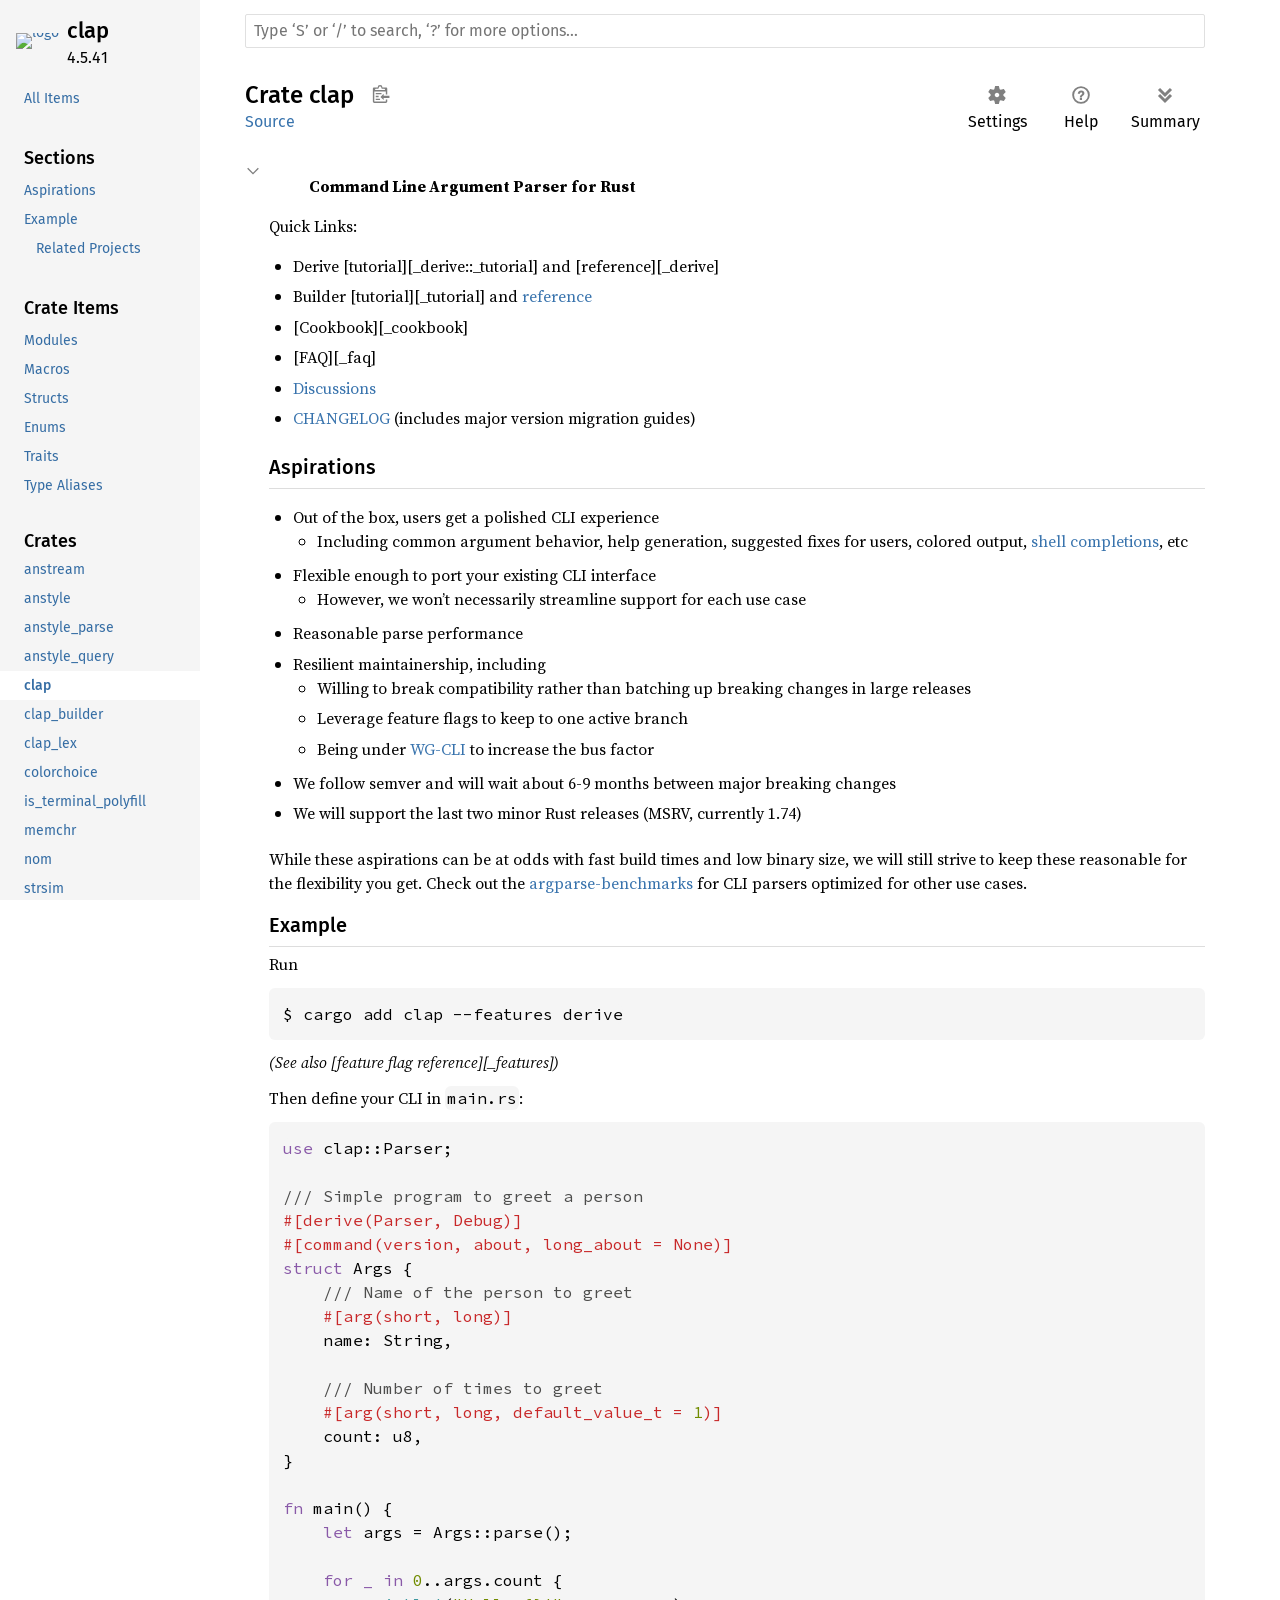
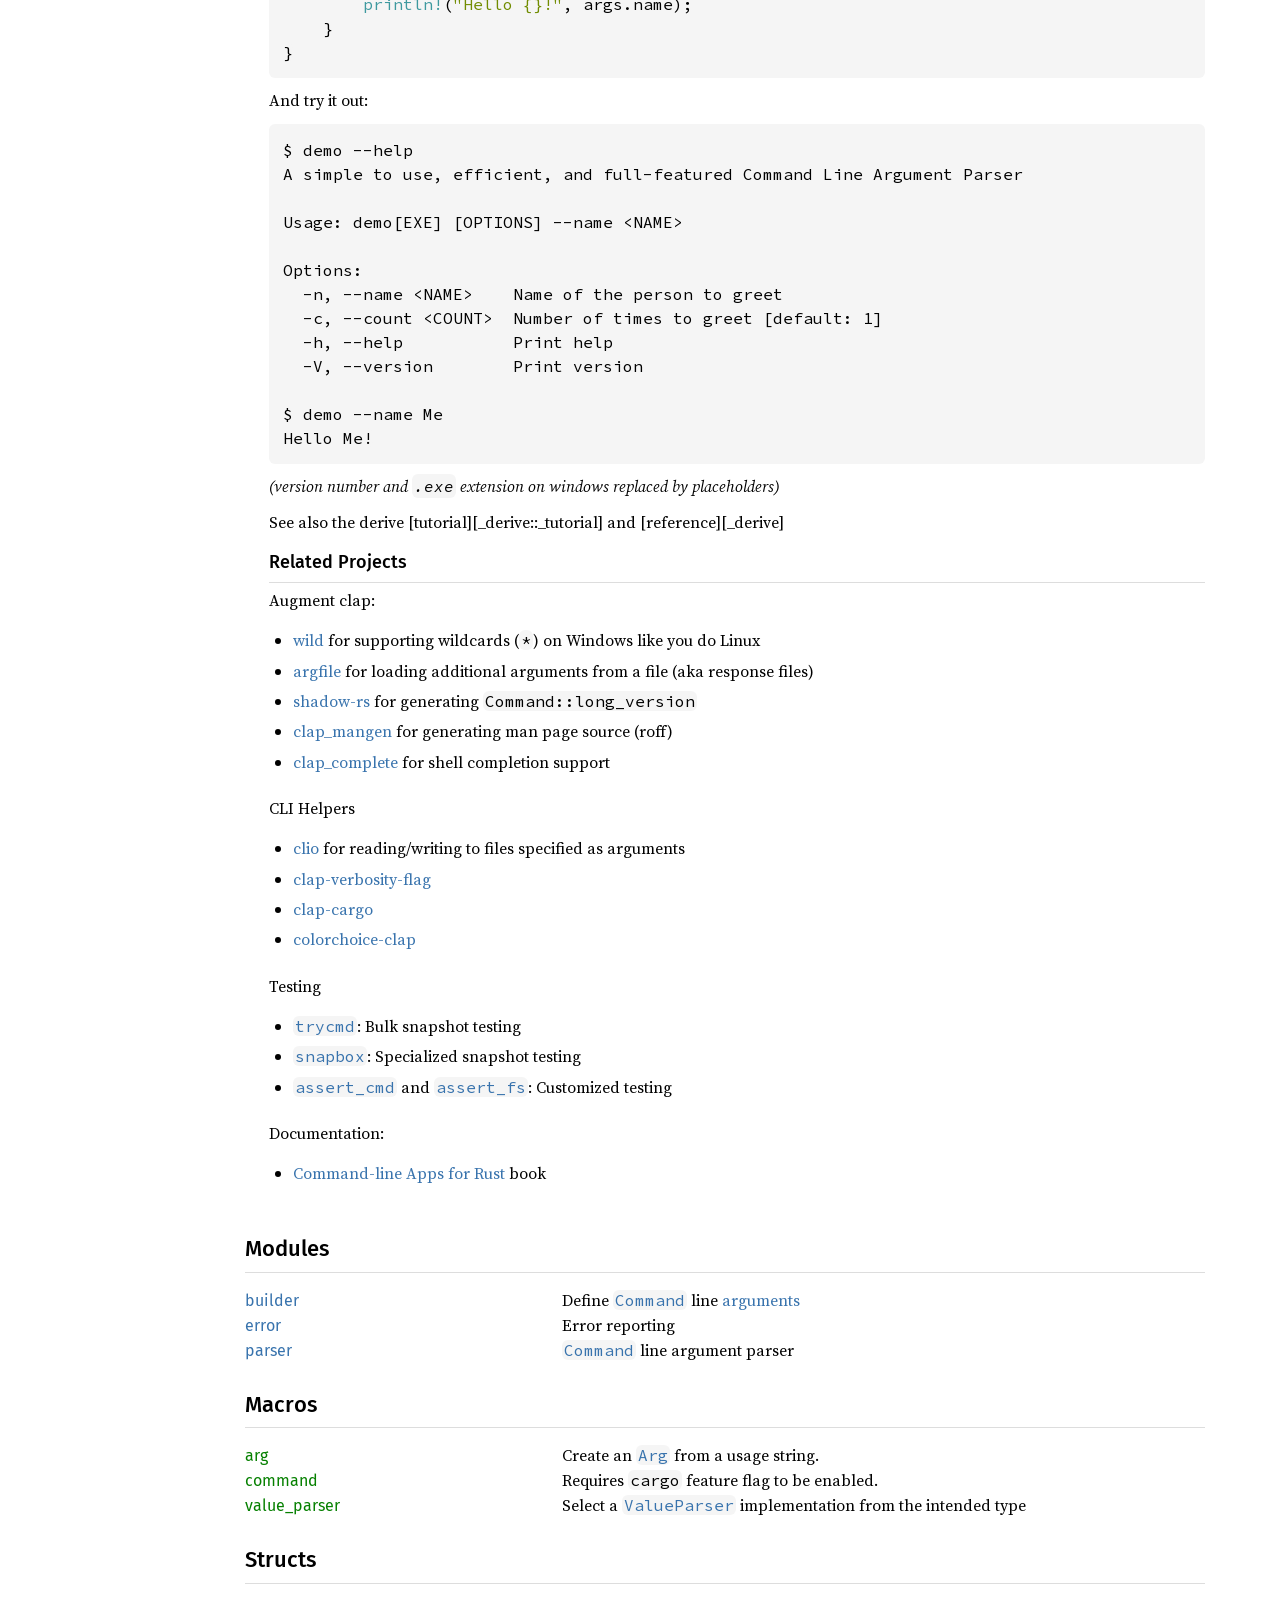
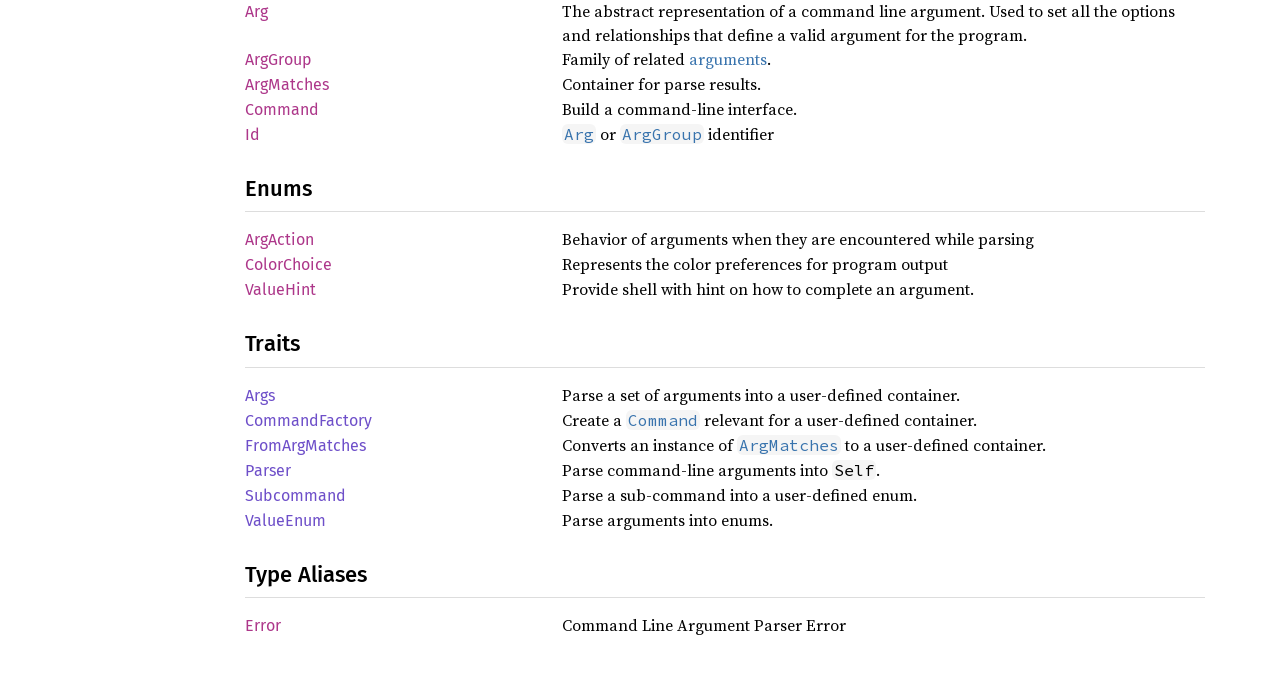
==== commit 858f8d3c: "deploy: 59d3c8545db8b69654f1db4595ebb732778ebe39" ====
--- a/clap/index.html
+++ b/clap/index.html
@@ -1,4 +1,4 @@
-<!DOCTYPE html><html lang="en"><head><meta charset="utf-8"><meta name="viewport" content="width=device-width, initial-scale=1.0"><meta name="generator" content="rustdoc"><meta name="description" content="Command Line Argument Parser for Rust"><title>clap - Rust</title><script>if(window.location.protocol!=="file:")document.head.insertAdjacentHTML("beforeend","SourceSerif4-Regular-6b053e98.ttf.woff2,FiraSans-Italic-81dc35de.woff2,FiraSans-Regular-0fe48ade.woff2,FiraSans-MediumItalic-ccf7e434.woff2,FiraSans-Medium-e1aa3f0a.woff2,SourceCodePro-Regular-8badfe75.ttf.woff2,SourceCodePro-Semibold-aa29a496.ttf.woff2".split(",").map(f=>`<link rel="preload" as="font" type="font/woff2" crossorigin href="../static.files/${f}">`).join(""))</script><link rel="stylesheet" href="../static.files/normalize-9960930a.css"><link rel="stylesheet" href="../static.files/rustdoc-1a91846b.css"><meta name="rustdoc-vars" data-root-path="../" data-static-root-path="../static.files/" data-current-crate="clap" data-themes="" data-resource-suffix="" data-rustdoc-version="1.88.0 (6b00bc388 2025-06-23)" data-channel="1.88.0" data-search-js="search-f7877310.js" data-settings-js="settings-5514c975.js" ><script src="../static.files/storage-4e99c027.js"></script><script defer src="../crates.js"></script><script defer src="../static.files/main-7ef8a74a.js"></script><noscript><link rel="stylesheet" href="../static.files/noscript-893ab5e7.css"></noscript><link rel="alternate icon" type="image/png" href="../static.files/favicon-32x32-6580c154.png"><link rel="icon" type="image/svg+xml" href="../static.files/favicon-044be391.svg"></head><body class="rustdoc mod crate"><!--[if lte IE 11]><div class="warning">This old browser is unsupported and will most likely display funky things.</div><![endif]--><nav class="mobile-topbar"><button class="sidebar-menu-toggle" title="show sidebar"></button><a class="logo-container" href="../clap/index.html"><img src="https://raw.githubusercontent.com/clap-rs/clap/master/assets/clap.png" alt=""></a></nav><nav class="sidebar"><div class="sidebar-crate"><a class="logo-container" href="../clap/index.html"><img src="https://raw.githubusercontent.com/clap-rs/clap/master/assets/clap.png" alt="logo"></a><h2><a href="../clap/index.html">clap</a><span class="version">4.5.40</span></h2></div><div class="sidebar-elems"><ul class="block"><li><a id="all-types" href="all.html">All Items</a></li></ul><section id="rustdoc-toc"><h3><a href="#">Sections</a></h3><ul class="block top-toc"><li><a href="#aspirations" title="Aspirations">Aspirations</a></li><li><a href="#example" title="Example">Example</a><ul><li><a href="#related-projects" title="Related Projects">Related Projects</a></li></ul></li></ul><h3><a href="#modules">Crate Items</a></h3><ul class="block"><li><a href="#modules" title="Modules">Modules</a></li><li><a href="#macros" title="Macros">Macros</a></li><li><a href="#structs" title="Structs">Structs</a></li><li><a href="#enums" title="Enums">Enums</a></li><li><a href="#traits" title="Traits">Traits</a></li><li><a href="#types" title="Type Aliases">Type Aliases</a></li></ul></section><div id="rustdoc-modnav"></div></div></nav><div class="sidebar-resizer"></div><main><div class="width-limiter"><rustdoc-search></rustdoc-search><section id="main-content" class="content"><div class="main-heading"><h1>Crate <span>clap</span><button id="copy-path" title="Copy item path to clipboard">Copy item path</button></h1><rustdoc-toolbar></rustdoc-toolbar><span class="sub-heading"><a class="src" href="../src/clap/lib.rs.html#6-106">Source</a> </span></div><details class="toggle top-doc" open><summary class="hideme"><span>Expand description</span></summary><div class="docblock"><blockquote>
+<!DOCTYPE html><html lang="en"><head><meta charset="utf-8"><meta name="viewport" content="width=device-width, initial-scale=1.0"><meta name="generator" content="rustdoc"><meta name="description" content="Command Line Argument Parser for Rust"><title>clap - Rust</title><script>if(window.location.protocol!=="file:")document.head.insertAdjacentHTML("beforeend","SourceSerif4-Regular-6b053e98.ttf.woff2,FiraSans-Italic-81dc35de.woff2,FiraSans-Regular-0fe48ade.woff2,FiraSans-MediumItalic-ccf7e434.woff2,FiraSans-Medium-e1aa3f0a.woff2,SourceCodePro-Regular-8badfe75.ttf.woff2,SourceCodePro-Semibold-aa29a496.ttf.woff2".split(",").map(f=>`<link rel="preload" as="font" type="font/woff2" crossorigin href="../static.files/${f}">`).join(""))</script><link rel="stylesheet" href="../static.files/normalize-9960930a.css"><link rel="stylesheet" href="../static.files/rustdoc-1a91846b.css"><meta name="rustdoc-vars" data-root-path="../" data-static-root-path="../static.files/" data-current-crate="clap" data-themes="" data-resource-suffix="" data-rustdoc-version="1.88.0 (6b00bc388 2025-06-23)" data-channel="1.88.0" data-search-js="search-f7877310.js" data-settings-js="settings-5514c975.js" ><script src="../static.files/storage-4e99c027.js"></script><script defer src="../crates.js"></script><script defer src="../static.files/main-7ef8a74a.js"></script><noscript><link rel="stylesheet" href="../static.files/noscript-893ab5e7.css"></noscript><link rel="alternate icon" type="image/png" href="../static.files/favicon-32x32-6580c154.png"><link rel="icon" type="image/svg+xml" href="../static.files/favicon-044be391.svg"></head><body class="rustdoc mod crate"><!--[if lte IE 11]><div class="warning">This old browser is unsupported and will most likely display funky things.</div><![endif]--><nav class="mobile-topbar"><button class="sidebar-menu-toggle" title="show sidebar"></button><a class="logo-container" href="../clap/index.html"><img src="https://raw.githubusercontent.com/clap-rs/clap/master/assets/clap.png" alt=""></a></nav><nav class="sidebar"><div class="sidebar-crate"><a class="logo-container" href="../clap/index.html"><img src="https://raw.githubusercontent.com/clap-rs/clap/master/assets/clap.png" alt="logo"></a><h2><a href="../clap/index.html">clap</a><span class="version">4.5.41</span></h2></div><div class="sidebar-elems"><ul class="block"><li><a id="all-types" href="all.html">All Items</a></li></ul><section id="rustdoc-toc"><h3><a href="#">Sections</a></h3><ul class="block top-toc"><li><a href="#aspirations" title="Aspirations">Aspirations</a></li><li><a href="#example" title="Example">Example</a><ul><li><a href="#related-projects" title="Related Projects">Related Projects</a></li></ul></li></ul><h3><a href="#modules">Crate Items</a></h3><ul class="block"><li><a href="#modules" title="Modules">Modules</a></li><li><a href="#macros" title="Macros">Macros</a></li><li><a href="#structs" title="Structs">Structs</a></li><li><a href="#enums" title="Enums">Enums</a></li><li><a href="#traits" title="Traits">Traits</a></li><li><a href="#types" title="Type Aliases">Type Aliases</a></li></ul></section><div id="rustdoc-modnav"></div></div></nav><div class="sidebar-resizer"></div><main><div class="width-limiter"><rustdoc-search></rustdoc-search><section id="main-content" class="content"><div class="main-heading"><h1>Crate <span>clap</span><button id="copy-path" title="Copy item path to clipboard">Copy item path</button></h1><rustdoc-toolbar></rustdoc-toolbar><span class="sub-heading"><a class="src" href="../src/clap/lib.rs.html#6-106">Source</a> </span></div><details class="toggle top-doc" open><summary class="hideme"><span>Expand description</span></summary><div class="docblock"><blockquote>
 <p><strong>Command Line Argument Parser for Rust</strong></p>
 </blockquote>
 <p>Quick Links:</p>
@@ -8,7 +8,7 @@
 <li>[Cookbook][_cookbook]</li>
 <li>[FAQ][_faq]</li>
 <li><a href="https://github.com/clap-rs/clap/discussions">Discussions</a></li>
-<li><a href="https://github.com/clap-rs/clap/blob/v4.5.40/CHANGELOG.md">CHANGELOG</a> (includes major version migration
+<li><a href="https://github.com/clap-rs/clap/blob/v4.5.41/CHANGELOG.md">CHANGELOG</a> (includes major version migration
 guides)</li>
 </ul>
 <h3 id="aspirations"><a class="doc-anchor" href="#aspirations">§</a>Aspirations</h3>
